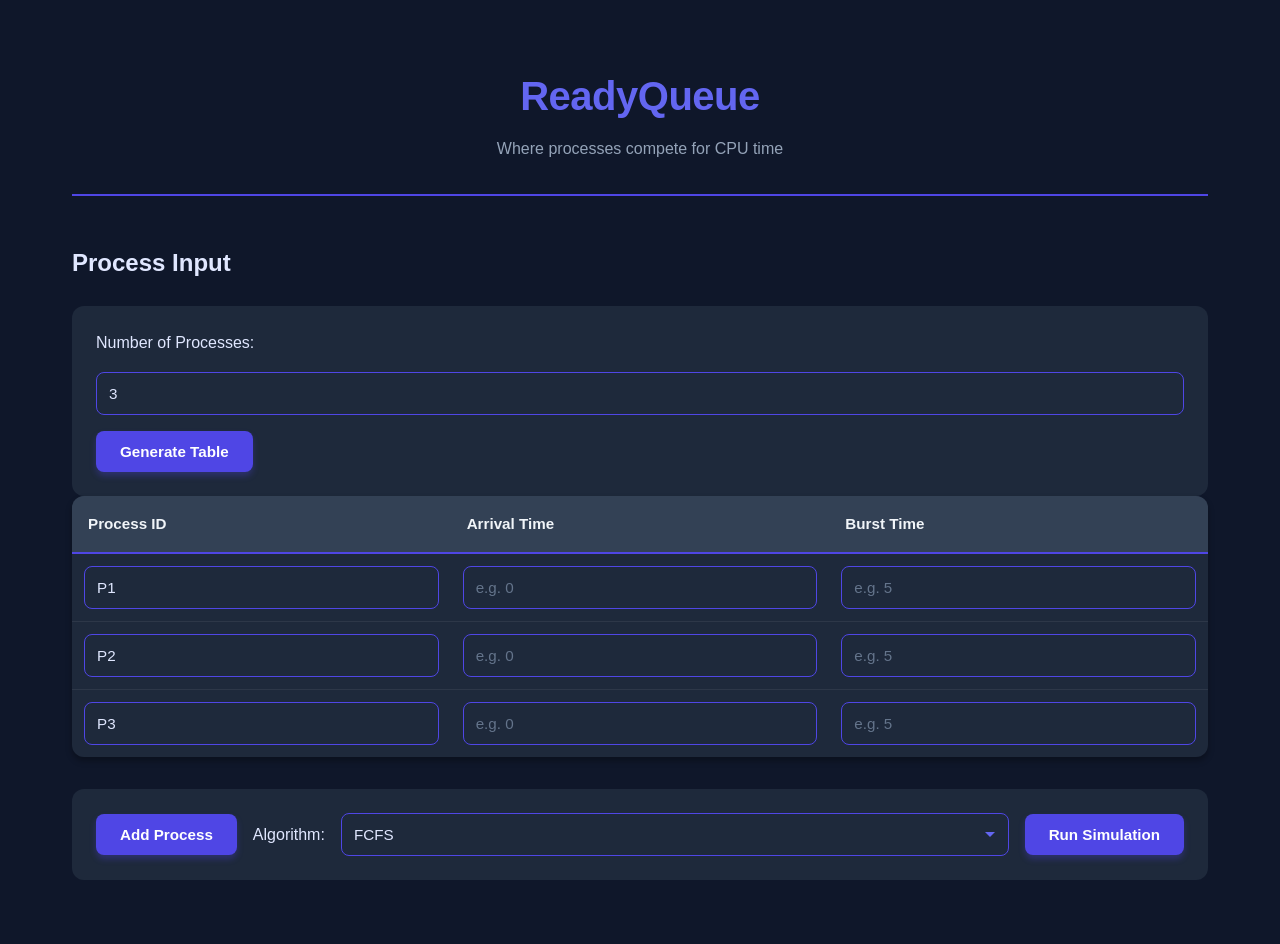
==== frontend/index.html @ 94159e5b "Improve UI controls for scheduling options" ====
<!DOCTYPE html>
<html lang="en">
<head>
	<meta charset="UTF-8">
	<meta name="viewport" content="width=device-width, initial-scale=1.0">
	<title>ReadyQueue</title>
	<link rel="stylesheet" href="style.css">
</head>
<body>
	<div class="main-container">
		<header>
			<h1>ReadyQueue</h1>
			<p>Where processes compete for CPU time</p>
		</header>

		<main>
			<section aria-labelledby="process-input-heading">
				<h2 id="process-input-heading">Process Input</h2>

				<div>
					<label for="processCount">Number of Processes:</label>
					<input
						id="processCount"
						type="number"
						name="processCount"
						value="3"
						min="1"
						step="1"
						aria-label="Number of Processes"
					>
					<button id="generateTableBtn" type="button">Generate Table</button>
				</div>

				<table id="processTable">
					<thead>
						<tr>
							<th scope="col">Process ID</th>
							<th scope="col">Arrival Time</th>
							<th scope="col">Burst Time</th>
							<th scope="col" class="priorityColumnHeader">Priority</th>
						</tr>
					</thead>
					<tbody>
						<tr>
							<td><input type="text" name="processId[]" aria-label="Process ID"></td>
							<td><input type="number" name="arrivalTime[]" aria-label="Arrival Time" placeholder="e.g. 0"></td>
							<td><input type="number" name="burstTime[]" aria-label="Burst Time" placeholder="e.g. 5"></td>
							<td class="priorityColumnCell"><input type="number" name="priority[]" aria-label="Priority" placeholder="e.g. 1"></td>
						</tr>
					</tbody>
				</table>

				<div>
					<button id="addProcessBtn" type="button">Add Process</button>

					<label for="algorithm">Algorithm:</label>
					<select id="algorithm" name="algorithm">
						<option value="FCFS">FCFS</option>
						<option value="SJF">SJF</option>
						<option value="SRTF">SRTF</option>
						<option value="Round Robin">Round Robin</option>
						<option value="Preemptive Priority">Preemptive Priority</option>
					</select>

					<div id="timeQuantumGroup">
						<label for="timeQuantum">Time Quantum:</label>
						<input
							id="timeQuantum"
							type="number"
							name="timeQuantum"
							value="2"
							min="1"
							step="1"
							aria-label="Time Quantum"
						>
					</div>

					<button id="runBtn" type="button">Run Simulation</button>
				</div>
			</section>

			<section aria-labelledby="gantt-heading" id="ganttSection" style="display: none;">
				<h2 id="gantt-heading">Execution Timeline</h2>
				<div id="ganttChart"></div>
			</section>
		</main>
	</div>
	<script src="script.js"></script>
</body>
</html>
---- frontend/style.css ----
/* controls the styling of the UI elements */

* {
	margin: 0;
	padding: 0;
	box-sizing: border-box;
}

body {
	background-color: #0f172a;
	color: #e0e7ff;
	font-family: -apple-system, BlinkMacSystemFont, 'Segoe UI', Roboto, 'Helvetica Neue', Arial, sans-serif;
	line-height: 1.6;
	min-height: 100vh;
	padding: 2rem;
}

.main-container {
	max-width: 1200px;
	margin: 0 auto;
	padding: 2rem;
}

/* Header Styling */
header {
	text-align: center;
	margin-bottom: 3rem;
	padding-bottom: 2rem;
	border-bottom: 2px solid #4f46e5;
}

header h1 {
	font-size: 2.5rem;
	font-weight: 700;
	color: #6366f1;
	margin-bottom: 0.5rem;
	letter-spacing: -0.5px;
}

header p {
	font-size: 1rem;
	color: #94a3b8;
	font-weight: 400;
}

/* Main Content */
main {
	width: 100%;
}

section h2 {
	font-size: 1.5rem;
	font-weight: 600;
	color: #e0e7ff;
	margin-bottom: 1.5rem;
	margin-top: 2rem;
}

/* Table Styling */
table {
	width: 100%;
	border-collapse: collapse;
	margin-bottom: 2rem;
	background-color: #1e293b;
	border-radius: 0.75rem;
	overflow: hidden;
	box-shadow: 0 4px 6px rgba(0, 0, 0, 0.3);
}

thead {
	background-color: #334155;
}

th {
	padding: 1rem;
	text-align: left;
	font-weight: 600;
	color: #f1f5f9;
	border-bottom: 2px solid #4f46e5;
	font-size: 0.95rem;
}

td {
	padding: 0.75rem;
	border-bottom: 1px solid #2d3748;
	color: #e0e7ff;
}

tbody tr:last-child td {
	border-bottom: none;
}

tbody tr:hover {
	background-color: #0f172a;
	transition: background-color 0.2s ease;
}

/* Input Fields */
input[type="text"],
input[type="number"] {
	width: 100%;
	padding: 0.75rem;
	border: 1px solid #4f46e5;
	background-color: #1e293b;
	color: #e0e7ff;
	border-radius: 0.5rem;
	font-size: 0.95rem;
	transition: all 0.2s ease;
	font-family: inherit;
}

input[type="text"]:focus,
input[type="number"]:focus {
	outline: none;
	border-color: #6366f1;
	background-color: #0f172a;
	box-shadow: 0 0 0 3px rgba(99, 102, 241, 0.1);
}

input[type="text"]::placeholder,
input[type="number"]::placeholder {
	color: #64748b;
}

/* Dropdown Styling */
select {
	padding: 0.75rem;
	border: 1px solid #4f46e5;
	background-color: #1e293b;
	color: #e0e7ff;
	border-radius: 0.5rem;
	font-size: 0.95rem;
	cursor: pointer;
	transition: all 0.2s ease;
	font-family: inherit;
	appearance: none;
	background-image: url("data:image/svg+xml,%3Csvg xmlns='http://www.w3.org/2000/svg' width='12' height='12' viewBox='0 0 12 12'%3E%3Cpath fill='%236366f1' d='M6 9L1 4h10z'/%3E%3C/svg%3E");
	background-repeat: no-repeat;
	background-position: right 0.75rem center;
	padding-right: 2.5rem;
}

select:focus {
	outline: none;
	border-color: #6366f1;
	background-color: #0f172a;
	box-shadow: 0 0 0 3px rgba(99, 102, 241, 0.1);
}

select option {
	background-color: #1e293b;
	color: #e0e7ff;
}

/* Button Styling */
button {
	padding: 0.75rem 1.5rem;
	border: none;
	border-radius: 0.5rem;
	background-color: #4f46e5;
	color: #ffffff;
	font-size: 0.95rem;
	font-weight: 600;
	cursor: pointer;
	transition: all 0.3s ease;
	font-family: inherit;
	box-shadow: 0 4px 6px rgba(79, 70, 229, 0.3);
}

button:hover {
	background-color: #6366f1;
	box-shadow: 0 6px 12px rgba(99, 102, 241, 0.4);
	transform: translateY(-2px);
}

button:active {
	transform: translateY(0);
	box-shadow: 0 2px 4px rgba(79, 70, 229, 0.3);
}

button:disabled {
	background-color: #64748b;
	cursor: not-allowed;
	box-shadow: none;
}

/* Controls Section */
section > div {
	display: flex;
	flex-wrap: wrap;
	gap: 1rem;
	align-items: center;
	padding: 1.5rem;
	background-color: #1e293b;
	border-radius: 0.75rem;
	margin-top: 1.5rem;
}

section > div label {
	color: #e0e7ff;
	font-weight: 500;
	white-space: nowrap;
}

section > div select {
	flex: 1;
	min-width: 200px;
}

section > div button {
	white-space: nowrap;
}

/* Gantt Chart Styling */
#ganttChart {
	background-color: #1e293b;
	border: 1px solid #4f46e5;
	border-radius: 0.75rem;
	padding: 2rem;
	margin-top: 1rem;
	overflow-x: auto;
}

.ganttTimeline {
	display: flex;
	flex-direction: column;
	gap: 3rem;
	position: relative;
}

/* Time Cursor Styling */
.ganttBlocksContainer {
	position: relative;
	display: flex;
	height: 70px;
	background-color: #0f172a;
	border-radius: 0.5rem;
	border: 2px solid #334155;
	overflow: visible;
	box-shadow: 0 4px 12px rgba(0, 0, 0, 0.3);
	align-items: center;
}

.timeCursor {
	position: absolute;
	top: 0;
	left: 0;
	width: 2px;
	height: 100%;
	background-color: #00ff88;
	box-shadow: 0 0 8px rgba(0, 255, 136, 0.6), 0 0 16px rgba(0, 255, 136, 0.3);
	z-index: 20;
	pointer-events: none;
}

.timeCursor::before {
	content: attr(data-time);
	position: absolute;
	top: -25px;
	left: -15px;
	background-color: #00ff88;
	color: #0f172a;
	padding: 4px 8px;
	border-radius: 4px;
	font-size: 0.75rem;
	font-weight: 700;
	white-space: nowrap;
	letter-spacing: 0.5px;
}

.timeCursor::after {
	content: '';
	position: absolute;
	top: -8px;
	left: -4px;
	width: 10px;
	height: 10px;
	background-color: #00ff88;
	border-radius: 50%;
	box-shadow: 0 0 6px rgba(0, 255, 136, 0.8);
}

.ganttBlock.active {
	filter: brightness(1.5) saturate(1.3);
	box-shadow: inset 0 0 20px rgba(255, 255, 255, 0.3), 0 0 12px rgba(0, 255, 136, 0.4);
}

.ganttBlock {
	display: flex;
	align-items: center;
	justify-content: center;
	color: #ffffff;
	font-weight: 800;
	font-size: 1rem;
	transition: all 0.3s ease;
	cursor: pointer;
	border-right: 2px solid rgba(0, 0, 0, 0.3);
	flex-shrink: 0;
	text-shadow: 0 1px 3px rgba(0, 0, 0, 0.6);
	position: relative;
	min-height: 100%;
	z-index: 1;
}

.ganttBlock:last-child {
	border-right: none;
}

.ganttBlock:hover {
	filter: brightness(1.35);
	box-shadow: inset 0 0 16px rgba(255, 255, 255, 0.2);
	z-index: 10;
}

.ganttTimeScale {
	position: relative;
	display: flex;
	height: 32px;
	margin-top: 1rem;
	border-top: 2px solid #334155;
	padding-top: 0.5rem;
}

.ganttTimeMarker {
	position: absolute;
	font-size: 0.8rem;
	color: #94a3b8;
	font-weight: 600;
	top: 6px;
	transform: translateX(-50%);
	letter-spacing: 0.5px;
	transition: color 0.2s ease, opacity 0.2s ease, transform 0.2s ease;
}

.ganttTimeMarker.active {
	color: #e2f9ef;
	opacity: 1 !important;
	transform: translateX(-50%) translateY(-1px);
}

/* Gantt Block Animation */
@keyframes ganttBlockGrow {
	from {
		width: 0 !important;
		opacity: 0.8;
	}
	to {
		opacity: 1;
	}
}

@keyframes ganttBlockPulse {
	0% {
		box-shadow: 0 0 0 0 rgba(255, 255, 255, 0.4);
	}
	70% {
		box-shadow: 0 0 0 8px rgba(255, 255, 255, 0);
	}
	100% {
		box-shadow: 0 0 0 0 rgba(255, 255, 255, 0);
	}
}

@keyframes fadeIn {
	from {
		opacity: 0;
	}
	to {
		opacity: 1;
	}
}

.ganttBlock.animate {
	animation: ganttBlockGrow cubic-bezier(0.25, 0.46, 0.45, 0.94) forwards;
}

.ganttBlock.animate.pulse {
	animation: ganttBlockGrow cubic-bezier(0.25, 0.46, 0.45, 0.94) forwards, ganttBlockPulse 0.8s ease-out;
	animation-delay: 0s, calc(var(--animation-duration) * 1s);
}

#ganttSection {
	margin-top: 2rem;
	padding: 1.5rem;
	background-color: #1e293b;
	border-radius: 0.75rem;
	border: 1px solid #334155;
}

#ganttSection h2 {
	color: #e0e7ff;
	margin-bottom: 1.5rem;
}

/* Gantt Block Colors */
.ganttBlock.color-0 { background-color: #6366f1; }
.ganttBlock.color-1 { background-color: #ec4899; }
.ganttBlock.color-2 { background-color: #10b981; }
.ganttBlock.color-3 { background-color: #f59e0b; }
.ganttBlock.color-4 { background-color: #3b82f6; }
.ganttBlock.color-5 { background-color: #8b5cf6; }
.ganttBlock.color-6 { background-color: #14b8a6; }
.ganttBlock.color-7 { background-color: #f97316; }

/* Responsive Design */
@media (max-width: 768px) {
	body {
		padding: 1rem;
	}

	.main-container {
		padding: 1rem;
	}

	header h1 {
		font-size: 1.75rem;
	}

	header p {
		font-size: 0.9rem;
	}

	th,
	td {
		padding: 0.5rem;
		font-size: 0.85rem;
	}

	section > div {
		flex-direction: column;
		align-items: stretch;
	}

	section > div label {
		width: 100%;
	}

	section > div select,
	section > div button {
		width: 100%;
	}

	input[type="text"],
	input[type="number"] {
		font-size: 16px;
	}
}
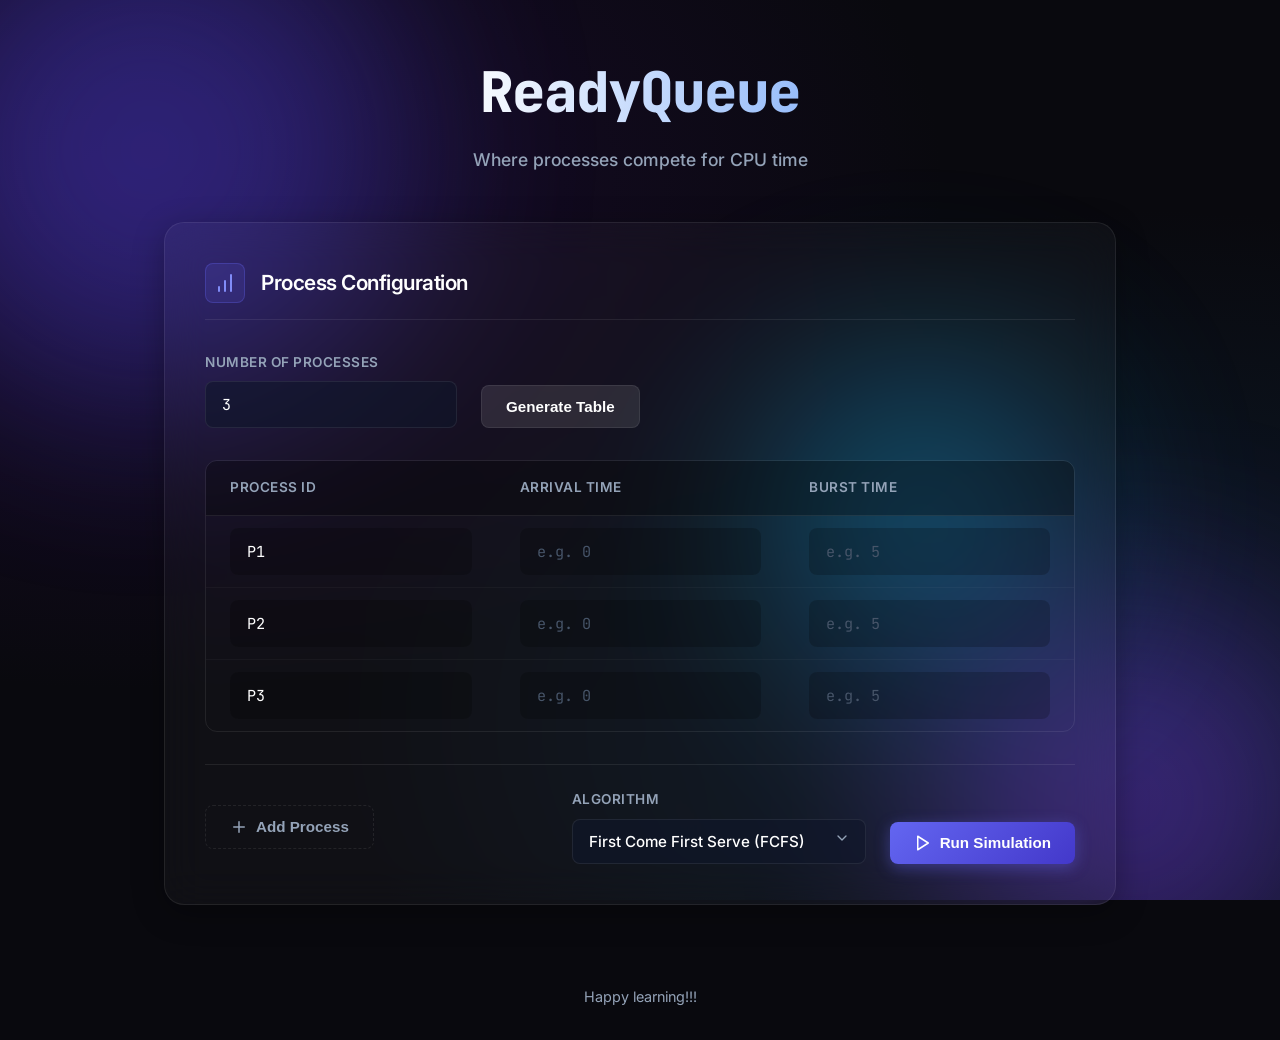
==== commit c00a8a9a: "Enhance UI with glassmorphism, gradients and smooth animations" ====
--- a/frontend/index.html
+++ b/frontend/index.html
@@ -1,90 +1,156 @@
 <!DOCTYPE html>
 <html lang="en">
+
 <head>
 	<meta charset="UTF-8">
 	<meta name="viewport" content="width=device-width, initial-scale=1.0">
-	<title>ReadyQueue</title>
+	<title>ReadyQueue | CPU Scheduling Simulator</title>
+	<link rel="preconnect" href="https://fonts.googleapis.com">
+	<link rel="preconnect" href="https://fonts.gstatic.com" crossorigin>
+	<link
+		href="https://fonts.googleapis.com/css2?family=Inter:wght@400;500;600;700;800&family=JetBrains+Mono:wght@500;700&display=swap"
+		rel="stylesheet">
 	<link rel="stylesheet" href="style.css">
 </head>
+
 <body>
+	<div class="background-effects">
+		<div class="glow-orb orb-1"></div>
+		<div class="glow-orb orb-2"></div>
+		<div class="glow-orb orb-3"></div>
+	</div>
+
 	<div class="main-container">
-		<header>
+		<header class="fade-in">
 			<h1>ReadyQueue</h1>
 			<p>Where processes compete for CPU time</p>
 		</header>
 
 		<main>
-			<section aria-labelledby="process-input-heading">
-				<h2 id="process-input-heading">Process Input</h2>
-
-				<div>
-					<label for="processCount">Number of Processes:</label>
-					<input
-						id="processCount"
-						type="number"
-						name="processCount"
-						value="3"
-						min="1"
-						step="1"
-						aria-label="Number of Processes"
-					>
-					<button id="generateTableBtn" type="button">Generate Table</button>
+			<section aria-labelledby="process-input-heading" class="glass-card fade-in stagger-1">
+				<div class="card-header">
+					<div class="icon-box">
+						<svg width="24" height="24" viewBox="0 0 24 24" fill="none" stroke="currentColor"
+							stroke-width="2" stroke-linecap="round" stroke-linejoin="round">
+							<path d="M12 20V10"></path>
+							<path d="M18 20V4"></path>
+							<path d="M6 20v-4"></path>
+						</svg>
+					</div>
+					<h2 id="process-input-heading">Process Configuration</h2>
 				</div>
 
-				<table id="processTable">
-					<thead>
-						<tr>
-							<th scope="col">Process ID</th>
-							<th scope="col">Arrival Time</th>
-							<th scope="col">Burst Time</th>
-							<th scope="col" class="priorityColumnHeader">Priority</th>
-						</tr>
-					</thead>
-					<tbody>
-						<tr>
-							<td><input type="text" name="processId[]" aria-label="Process ID"></td>
-							<td><input type="number" name="arrivalTime[]" aria-label="Arrival Time" placeholder="e.g. 0"></td>
-							<td><input type="number" name="burstTime[]" aria-label="Burst Time" placeholder="e.g. 5"></td>
-							<td class="priorityColumnCell"><input type="number" name="priority[]" aria-label="Priority" placeholder="e.g. 1"></td>
-						</tr>
-					</tbody>
-				</table>
+				<div class="input-controls-top">
+					<div class="input-group">
+						<label for="processCount">Number of Processes</label>
+						<div class="input-wrapper">
+							<input id="processCount" type="number" name="processCount" value="3" min="1" step="1"
+								aria-label="Number of Processes">
+						</div>
+					</div>
+					<button id="generateTableBtn" class="btn-secondary" type="button">Generate Table</button>
+				</div>
 
-				<div>
-					<button id="addProcessBtn" type="button">Add Process</button>
+				<div class="table-container">
+					<table id="processTable">
+						<thead>
+							<tr>
+								<th scope="col">Process ID</th>
+								<th scope="col">Arrival Time</th>
+								<th scope="col">Burst Time</th>
+								<th scope="col" class="priorityColumnHeader">Priority</th>
+							</tr>
+						</thead>
+						<tbody>
+							<tr>
+								<td><input type="text" name="processId[]" aria-label="Process ID"></td>
+								<td><input type="number" name="arrivalTime[]" aria-label="Arrival Time"
+										placeholder="e.g. 0"></td>
+								<td><input type="number" name="burstTime[]" aria-label="Burst Time"
+										placeholder="e.g. 5"></td>
+								<td class="priorityColumnCell"><input type="number" name="priority[]"
+										aria-label="Priority" placeholder="e.g. 1"></td>
+							</tr>
+						</tbody>
+					</table>
+				</div>
 
-					<label for="algorithm">Algorithm:</label>
-					<select id="algorithm" name="algorithm">
-						<option value="FCFS">FCFS</option>
-						<option value="SJF">SJF</option>
-						<option value="SRTF">SRTF</option>
-						<option value="Round Robin">Round Robin</option>
-						<option value="Preemptive Priority">Preemptive Priority</option>
-					</select>
-
-					<div id="timeQuantumGroup">
-						<label for="timeQuantum">Time Quantum:</label>
-						<input
-							id="timeQuantum"
-							type="number"
-							name="timeQuantum"
-							value="2"
-							min="1"
-							step="1"
-							aria-label="Time Quantum"
-						>
+				<div class="bottom-controls">
+					<div class="left-actions">
+						<button id="addProcessBtn" class="btn-outline" type="button">
+							<svg width="18" height="18" viewBox="0 0 24 24" fill="none" stroke="currentColor"
+								stroke-width="2" stroke-linecap="round" stroke-linejoin="round">
+								<line x1="12" y1="5" x2="12" y2="19"></line>
+								<line x1="5" y1="12" x2="19" y2="12"></line>
+							</svg>
+							Add Process
+						</button>
 					</div>
 
-					<button id="runBtn" type="button">Run Simulation</button>
+					<div class="algo-controls">
+						<div class="input-group">
+							<label for="algorithm">Algorithm</label>
+							<div class="select-wrapper">
+								<select id="algorithm" name="algorithm">
+									<option value="FCFS">First Come First Serve (FCFS)</option>
+									<option value="SJF">Shortest Job First (SJF)</option>
+									<option value="SRTF">Shortest Remaining Time (SRTF)</option>
+									<option value="Round Robin">Round Robin</option>
+									<option value="Preemptive Priority">Preemptive Priority</option>
+								</select>
+								<div class="select-arrow">
+									<svg width="16" height="16" viewBox="0 0 24 24" fill="none" stroke="currentColor"
+										stroke-width="2" stroke-linecap="round" stroke-linejoin="round">
+										<polyline points="6 9 12 15 18 9"></polyline>
+									</svg>
+								</div>
+							</div>
+						</div>
+
+						<div id="timeQuantumGroup" class="input-group">
+							<label for="timeQuantum">Time Quantum</label>
+							<div class="input-wrapper">
+								<input id="timeQuantum" type="number" name="timeQuantum" value="2" min="1" step="1"
+									aria-label="Time Quantum">
+							</div>
+						</div>
+
+						<button id="runBtn" class="btn-primary" type="button">
+							<svg width="18" height="18" viewBox="0 0 24 24" fill="none" stroke="currentColor"
+								stroke-width="2" stroke-linecap="round" stroke-linejoin="round">
+								<polygon points="5 3 19 12 5 21 5 3"></polygon>
+							</svg>
+							Run Simulation
+						</button>
+					</div>
 				</div>
 			</section>
 
-			<section aria-labelledby="gantt-heading" id="ganttSection" style="display: none;">
-				<h2 id="gantt-heading">Execution Timeline</h2>
+			<section aria-labelledby="gantt-heading" id="ganttSection" class="glass-card fade-in stagger-2"
+				style="display: none;">
+				<div class="card-header">
+					<div class="icon-box neon-green">
+						<svg width="24" height="24" viewBox="0 0 24 24" fill="none" stroke="currentColor"
+							stroke-width="2" stroke-linecap="round" stroke-linejoin="round">
+							<polyline points="22 12 18 12 15 21 9 3 6 12 2 12"></polyline>
+						</svg>
+					</div>
+					<h2 id="gantt-heading">Execution Timeline</h2>
+				</div>
 				<div id="ganttChart"></div>
 			</section>
+
+			<div id="resultsSection" class="results-section fade-in stagger-3" style="display: none;">
+				<!-- Process rendered dynamically by JS -->
+			</div>
 		</main>
 	</div>
+
+	<footer>
+		<p>Happy learning!!!</p>
+	</footer>
+
 	<script src="script.js"></script>
 </body>
+
 </html>
--- a/frontend/style.css
+++ b/frontend/style.css
@@ -1,4 +1,29 @@
-/* controls the styling of the UI elements */
+/* Premium Modern CPU Scheduling UI Styles */
+
+:root {
+	--bg-dark: #09090e;
+	--bg-purple: #1a0b2e;
+	--bg-blue: #0d1b2a;
+	--text-main: #f8fafc;
+	--text-muted: #94a3b8;
+	
+	--primary: #6366f1;
+	--primary-hover: #818cf8;
+	--primary-glow: rgba(99, 102, 241, 0.4);
+	
+	--success: #00ff88;
+	--success-glow: rgba(0, 255, 136, 0.4);
+	
+	--glass-bg: rgba(255, 255, 255, 0.03);
+	--glass-border: rgba(255, 255, 255, 0.08);
+	--glass-highlight: rgba(255, 255, 255, 0.12);
+	
+	--border-radius-lg: 20px;
+	--border-radius-md: 12px;
+	--border-radius-sm: 8px;
+	
+	--shadow-soft: 0 8px 32px 0 rgba(0, 0, 0, 0.3);
+}
 
 * {
 	margin: 0;
@@ -7,441 +32,540 @@
 }
 
 body {
-	background-color: #0f172a;
-	color: #e0e7ff;
-	font-family: -apple-system, BlinkMacSystemFont, 'Segoe UI', Roboto, 'Helvetica Neue', Arial, sans-serif;
+	background-color: var(--bg-dark);
+	background-image: 
+		radial-gradient(ellipse at 10% 20%, var(--bg-purple) 0%, transparent 50%),
+		radial-gradient(ellipse at 90% 80%, var(--bg-blue) 0%, transparent 50%);
+	background-attachment: fixed;
+	color: var(--text-main);
+	font-family: 'Inter', system-ui, -apple-system, sans-serif;
+	font-size: 15px;
 	line-height: 1.6;
 	min-height: 100vh;
-	padding: 2rem;
+	position: relative;
+	overflow-x: hidden;
+}
+
+/* Background Effects */
+.background-effects {
+	position: fixed;
+	top: 0; left: 0; right: 0; bottom: 0;
+	z-index: -1;
+	pointer-events: none;
+	overflow: hidden;
+}
+
+.glow-orb {
+	position: absolute;
+	border-radius: 50%;
+	filter: blur(100px);
+	opacity: 0.4;
+	animation: float 20s infinite alternate ease-in-out;
+}
+
+.orb-1 {
+	width: 500px; height: 500px;
+	background: #4f46e5;
+	top: -100px; left: -100px;
+}
+.orb-2 {
+	width: 400px; height: 400px;
+	background: #7c3aed;
+	bottom: -100px; right: -50px;
+	animation-delay: -5s;
+}
+.orb-3 {
+	width: 300px; height: 300px;
+	background: #0ea5e9;
+	top: 40%; left: 60%;
+	animation-duration: 25s;
+}
+
+@keyframes float {
+	0% { transform: translate(0, 0); }
+	100% { transform: translate(50px, 50px); }
 }
 
 .main-container {
-	max-width: 1200px;
+	max-width: 1000px;
 	margin: 0 auto;
-	padding: 2rem;
-}
-
-/* Header Styling */
+	padding: 3rem 1.5rem;
+	position: relative;
+	z-index: 10;
+}
+
+/* Typography & Headers */
 header {
 	text-align: center;
 	margin-bottom: 3rem;
-	padding-bottom: 2rem;
-	border-bottom: 2px solid #4f46e5;
 }
 
 header h1 {
-	font-size: 2.5rem;
-	font-weight: 700;
-	color: #6366f1;
+	font-family: 'JetBrains Mono', monospace;
+	font-size: 3.5rem;
+	font-weight: 800;
+	background: linear-gradient(to right, #ffffff 30%, #3b82f6);
+	-webkit-background-clip: text;
+	-webkit-text-fill-color: transparent;
+	background-clip: text;
+	color: transparent;
+	letter-spacing: -2px;
 	margin-bottom: 0.5rem;
+}
+
+header p {
+	font-size: 1.1rem;
+	color: var(--text-muted);
+	font-weight: 500;
+}
+
+.icon-box {
+	display: inline-flex;
+	align-items: center;
+	justify-content: center;
+	width: 40px; height: 40px;
+	border-radius: var(--border-radius-sm);
+	background: rgba(99, 102, 241, 0.15);
+	color: var(--primary-hover);
+	border: 1px solid rgba(99, 102, 241, 0.3);
+}
+.icon-box.neon-green {
+	background: rgba(0, 255, 136, 0.1);
+	color: var(--success);
+	border-color: rgba(0, 255, 136, 0.3);
+}
+
+.card-header {
+	display: flex;
+	align-items: center;
+	gap: 1rem;
+	margin-bottom: 2rem;
+	border-bottom: 1px solid var(--glass-border);
+	padding-bottom: 1rem;
+}
+
+.card-header h2 {
+	font-size: 1.3rem;
+	font-weight: 600;
+	color: #fff;
 	letter-spacing: -0.5px;
 }
 
-header p {
-	font-size: 1rem;
-	color: #94a3b8;
-	font-weight: 400;
-}
-
-/* Main Content */
-main {
+/* Glass Cards */
+.glass-card {
+	background: var(--glass-bg);
+	backdrop-filter: blur(20px);
+	-webkit-backdrop-filter: blur(20px);
+	border: 1px solid var(--glass-border);
+	border-radius: var(--border-radius-lg);
+	padding: 2.5rem;
+	margin-bottom: 2rem;
+	box-shadow: var(--shadow-soft);
+	transition: transform 0.3s ease, box-shadow 0.3s ease;
+}
+
+.glass-card:hover {
+	box-shadow: 0 12px 40px 0 rgba(0,0,0,0.4);
+	border-color: var(--glass-highlight);
+}
+
+/* Inputs & Form Elements */
+.input-group {
+	display: flex;
+	flex-direction: column;
+	gap: 0.5rem;
+}
+.input-group label {
+	font-size: 0.85rem;
+	font-weight: 600;
+	color: var(--text-muted);
+	text-transform: uppercase;
+	letter-spacing: 0.5px;
+}
+.input-group.inline {
+	flex-direction: row;
+	align-items: center;
+	gap: 1rem;
+}
+
+input[type="text"],
+input[type="number"] {
 	width: 100%;
-}
-
-section h2 {
-	font-size: 1.5rem;
+	padding: 0.75rem 1rem;
+	background: rgba(15, 23, 42, 0.6);
+	border: 1px solid var(--glass-border);
+	color: #fff;
+	border-radius: var(--border-radius-sm);
+	font-size: 0.95rem;
+	font-family: 'JetBrains Mono', monospace;
+	transition: all 0.2s ease;
+	outline: none;
+}
+
+input[type="text"]:focus,
+input[type="number"]:focus {
+	border-color: var(--primary);
+	background: rgba(15, 23, 42, 0.8);
+	box-shadow: 0 0 0 3px var(--primary-glow);
+}
+
+input::placeholder { color: #475569; }
+
+/* Hide Number Input Spinners */
+input[type="number"]::-webkit-outer-spin-button,
+input[type="number"]::-webkit-inner-spin-button {
+	-webkit-appearance: none;
+	margin: 0;
+}
+input[type="number"] { -moz-appearance: textfield; appearance: textfield; }
+
+/* Custom Select */
+.select-wrapper {
+	position: relative;
+	min-width: 280px;
+}
+select {
+	width: 100%;
+	padding: 0.75rem 1rem;
+	padding-right: 2.5rem;
+	background: rgba(15, 23, 42, 0.6);
+	border: 1px solid var(--glass-border);
+	color: #fff;
+	border-radius: var(--border-radius-sm);
+	font-size: 0.95rem;
+	font-family: inherit;
+	font-weight: 500;
+	cursor: pointer;
+	outline: none;
+	appearance: none;
+	transition: all 0.2s ease;
+}
+select:focus {
+	border-color: var(--primary);
+	box-shadow: 0 0 0 3px var(--primary-glow);
+}
+select option {
+	background-color: #1e293b;
+	color: #fff;
+}
+.select-arrow {
+	position: absolute;
+	right: 1rem;
+	top: 50%;
+	transform: translateY(-50%);
+	pointer-events: none;
+	color: var(--text-muted);
+}
+
+/* Layout Controls */
+.input-controls-top {
+	display: flex;
+	align-items: flex-end;
+	gap: 1.5rem;
+	margin-bottom: 2rem;
+}
+.bottom-controls {
+	display: flex;
+	justify-content: space-between;
+	align-items: center;
+	margin-top: 2rem;
+	padding-top: 1.5rem;
+	border-top: 1px solid var(--glass-border);
+	flex-wrap: wrap;
+	gap: 1.5rem;
+}
+.algo-controls {
+	display: flex;
+	align-items: flex-end;
+	gap: 1.5rem;
+	flex-wrap: wrap;
+}
+#timeQuantumGroup {
+	display: none; /* Controlled by JS */
+}
+
+/* Buttons */
+button {
+	display: inline-flex;
+	align-items: center;
+	justify-content: center;
+	gap: 0.5rem;
+	padding: 0.75rem 1.5rem;
+	border-radius: var(--border-radius-sm);
+	font-size: 0.95rem;
 	font-weight: 600;
-	color: #e0e7ff;
-	margin-bottom: 1.5rem;
-	margin-top: 2rem;
-}
-
-/* Table Styling */
+	cursor: pointer;
+	transition: all 0.3s cubic-bezier(0.4, 0, 0.2, 1);
+	border: none;
+}
+.btn-primary {
+	background: linear-gradient(135deg, var(--primary), #4338ca);
+	color: white;
+	box-shadow: 0 4px 15px var(--primary-glow);
+}
+.btn-primary:hover {
+	transform: translateY(-2px);
+	box-shadow: 0 6px 20px rgba(99, 102, 241, 0.6);
+	background: linear-gradient(135deg, #7073f3, #4f46e5);
+}
+.btn-primary:active { transform: translateY(1px); }
+
+.btn-secondary {
+	background: rgba(255, 255, 255, 0.1);
+	color: #fff;
+	border: 1px solid var(--glass-border);
+}
+.btn-secondary:hover {
+	background: rgba(255, 255, 255, 0.15);
+	border-color: rgba(255, 255, 255, 0.3);
+}
+
+.btn-outline {
+	background: transparent;
+	color: var(--text-muted);
+	border: 1px dashed var(--glass-border);
+}
+.btn-outline:hover {
+	color: #fff;
+	border-color: var(--text-muted);
+	background: rgba(255, 255, 255, 0.05);
+}
+
+/* Table Design */
+.table-container {
+	border-radius: var(--border-radius-md);
+	border: 1px solid var(--glass-border);
+	overflow: hidden;
+}
 table {
 	width: 100%;
 	border-collapse: collapse;
-	margin-bottom: 2rem;
-	background-color: #1e293b;
-	border-radius: 0.75rem;
-	overflow: hidden;
-	box-shadow: 0 4px 6px rgba(0, 0, 0, 0.3);
-}
-
+}
 thead {
-	background-color: #334155;
-}
-
+	background: rgba(0, 0, 0, 0.3);
+}
 th {
-	padding: 1rem;
+	padding: 1rem 1.5rem;
 	text-align: left;
 	font-weight: 600;
-	color: #f1f5f9;
-	border-bottom: 2px solid #4f46e5;
-	font-size: 0.95rem;
-}
-
+	font-size: 0.85rem;
+	text-transform: uppercase;
+	letter-spacing: 0.5px;
+	color: var(--text-muted);
+	border-bottom: 1px solid var(--glass-border);
+}
 td {
-	padding: 0.75rem;
-	border-bottom: 1px solid #2d3748;
-	color: #e0e7ff;
-}
-
-tbody tr:last-child td {
-	border-bottom: none;
-}
-
-tbody tr:hover {
-	background-color: #0f172a;
-	transition: background-color 0.2s ease;
-}
-
-/* Input Fields */
-input[type="text"],
-input[type="number"] {
-	width: 100%;
-	padding: 0.75rem;
-	border: 1px solid #4f46e5;
-	background-color: #1e293b;
-	color: #e0e7ff;
-	border-radius: 0.5rem;
-	font-size: 0.95rem;
-	transition: all 0.2s ease;
-	font-family: inherit;
-}
-
-input[type="text"]:focus,
-input[type="number"]:focus {
-	outline: none;
-	border-color: #6366f1;
-	background-color: #0f172a;
-	box-shadow: 0 0 0 3px rgba(99, 102, 241, 0.1);
-}
-
-input[type="text"]::placeholder,
-input[type="number"]::placeholder {
-	color: #64748b;
-}
-
-/* Dropdown Styling */
-select {
-	padding: 0.75rem;
-	border: 1px solid #4f46e5;
-	background-color: #1e293b;
-	color: #e0e7ff;
-	border-radius: 0.5rem;
-	font-size: 0.95rem;
-	cursor: pointer;
-	transition: all 0.2s ease;
-	font-family: inherit;
-	appearance: none;
-	background-image: url("data:image/svg+xml,%3Csvg xmlns='http://www.w3.org/2000/svg' width='12' height='12' viewBox='0 0 12 12'%3E%3Cpath fill='%236366f1' d='M6 9L1 4h10z'/%3E%3C/svg%3E");
-	background-repeat: no-repeat;
-	background-position: right 0.75rem center;
-	padding-right: 2.5rem;
-}
-
-select:focus {
-	outline: none;
-	border-color: #6366f1;
-	background-color: #0f172a;
-	box-shadow: 0 0 0 3px rgba(99, 102, 241, 0.1);
-}
-
-select option {
-	background-color: #1e293b;
-	color: #e0e7ff;
-}
-
-/* Button Styling */
-button {
 	padding: 0.75rem 1.5rem;
-	border: none;
-	border-radius: 0.5rem;
-	background-color: #4f46e5;
-	color: #ffffff;
-	font-size: 0.95rem;
-	font-weight: 600;
-	cursor: pointer;
-	transition: all 0.3s ease;
-	font-family: inherit;
-	box-shadow: 0 4px 6px rgba(79, 70, 229, 0.3);
-}
-
-button:hover {
-	background-color: #6366f1;
-	box-shadow: 0 6px 12px rgba(99, 102, 241, 0.4);
-	transform: translateY(-2px);
-}
-
-button:active {
-	transform: translateY(0);
-	box-shadow: 0 2px 4px rgba(79, 70, 229, 0.3);
-}
-
-button:disabled {
-	background-color: #64748b;
-	cursor: not-allowed;
-	box-shadow: none;
-}
-
-/* Controls Section */
-section > div {
-	display: flex;
-	flex-wrap: wrap;
-	gap: 1rem;
-	align-items: center;
-	padding: 1.5rem;
-	background-color: #1e293b;
-	border-radius: 0.75rem;
-	margin-top: 1.5rem;
-}
-
-section > div label {
-	color: #e0e7ff;
-	font-weight: 500;
-	white-space: nowrap;
-}
-
-section > div select {
-	flex: 1;
-	min-width: 200px;
-}
-
-section > div button {
-	white-space: nowrap;
-}
-
-/* Gantt Chart Styling */
+	border-bottom: 1px solid rgba(255, 255, 255, 0.03);
+}
+tbody tr:last-child td { border-bottom: none; }
+tbody tr { transition: background 0.2s ease; }
+tbody tr:hover { background: rgba(255, 255, 255, 0.02); }
+
+/* Remove extra margins on inputs inside table */
+td input[type="text"], td input[type="number"] {
+	background: rgba(0,0,0,0.2);
+	border-color: transparent;
+}
+td input[type="text"]:focus, td input[type="number"]:focus {
+	background: rgba(15, 23, 42, 0.8);
+	border-color: var(--primary);
+}
+
+/* Gantt Chart */
 #ganttChart {
-	background-color: #1e293b;
-	border: 1px solid #4f46e5;
-	border-radius: 0.75rem;
-	padding: 2rem;
 	margin-top: 1rem;
 	overflow-x: auto;
-}
-
+	padding-bottom: 1rem;
+}
 .ganttTimeline {
 	display: flex;
 	flex-direction: column;
-	gap: 3rem;
-	position: relative;
-}
-
-/* Time Cursor Styling */
+	gap: 2rem;
+	position: relative;
+}
 .ganttBlocksContainer {
 	position: relative;
 	display: flex;
-	height: 70px;
-	background-color: #0f172a;
-	border-radius: 0.5rem;
-	border: 2px solid #334155;
+	height: 80px;
+	background: rgba(0, 0, 0, 0.2);
+	border-radius: var(--border-radius-sm);
+	border: 1px solid var(--glass-border);
+	box-shadow: inset 0 2px 10px rgba(0,0,0,0.5);
+	align-items: center;
 	overflow: visible;
-	box-shadow: 0 4px 12px rgba(0, 0, 0, 0.3);
-	align-items: center;
-}
-
+}
+
+/* Time Cursor - Neon Green Glow */
 .timeCursor {
 	position: absolute;
-	top: 0;
+	top: -5px;
 	left: 0;
 	width: 2px;
-	height: 100%;
-	background-color: #00ff88;
-	box-shadow: 0 0 8px rgba(0, 255, 136, 0.6), 0 0 16px rgba(0, 255, 136, 0.3);
+	height: calc(100% + 10px);
+	background-color: var(--success);
+	box-shadow: 0 0 10px var(--success-glow), 0 0 20px var(--success-glow);
 	z-index: 20;
 	pointer-events: none;
 }
-
 .timeCursor::before {
 	content: attr(data-time);
 	position: absolute;
-	top: -25px;
+	top: -30px;
 	left: -15px;
-	background-color: #00ff88;
-	color: #0f172a;
+	background-color: var(--success);
+	color: #000;
 	padding: 4px 8px;
 	border-radius: 4px;
 	font-size: 0.75rem;
-	font-weight: 700;
-	white-space: nowrap;
-	letter-spacing: 0.5px;
-}
-
+	font-family: 'JetBrains Mono', monospace;
+	font-weight: 800;
+}
 .timeCursor::after {
 	content: '';
 	position: absolute;
-	top: -8px;
+	top: 0;
 	left: -4px;
 	width: 10px;
 	height: 10px;
-	background-color: #00ff88;
+	background-color: var(--success);
 	border-radius: 50%;
-	box-shadow: 0 0 6px rgba(0, 255, 136, 0.8);
-}
-
-.ganttBlock.active {
-	filter: brightness(1.5) saturate(1.3);
-	box-shadow: inset 0 0 20px rgba(255, 255, 255, 0.3), 0 0 12px rgba(0, 255, 136, 0.4);
-}
-
+	box-shadow: 0 0 10px var(--success-glow);
+}
+
+/* Gantt Blocks */
 .ganttBlock {
 	display: flex;
 	align-items: center;
 	justify-content: center;
-	color: #ffffff;
+	color: #fff;
+	font-family: 'JetBrains Mono', monospace;
 	font-weight: 800;
 	font-size: 1rem;
-	transition: all 0.3s ease;
+	transition: filter 0.3s, transform 0.2s cubic-bezier(0.4, 0, 0.2, 1);
 	cursor: pointer;
-	border-right: 2px solid rgba(0, 0, 0, 0.3);
+	border-right: 1px solid rgba(0, 0, 0, 0.5);
 	flex-shrink: 0;
-	text-shadow: 0 1px 3px rgba(0, 0, 0, 0.6);
+	text-shadow: 0 1px 3px rgba(0, 0, 0, 0.5);
 	position: relative;
 	min-height: 100%;
 	z-index: 1;
 }
-
-.ganttBlock:last-child {
-	border-right: none;
-}
-
+.ganttBlock:last-child { border-right: none; }
 .ganttBlock:hover {
-	filter: brightness(1.35);
-	box-shadow: inset 0 0 16px rgba(255, 255, 255, 0.2);
+	filter: brightness(1.2);
+	transform: scaleY(1.1);
 	z-index: 10;
-}
-
+	border-radius: 4px;
+	box-shadow: 0 0 15px rgba(255,255,255,0.2);
+}
+.ganttBlock.active {
+	filter: brightness(1.3);
+	box-shadow: inset 0 0 0 2px rgba(255,255,255,0.5), 0 0 15px rgba(255,255,255,0.2);
+	z-index: 5;
+}
+
+/* Vivid Gradients for Blocks */
+.ganttBlock.color-0 { background: linear-gradient(135deg, #4f46e5, #3730a3); }
+.ganttBlock.color-1 { background: linear-gradient(135deg, #ec4899, #be185d); }
+.ganttBlock.color-2 { background: linear-gradient(135deg, #10b981, #047857); }
+.ganttBlock.color-3 { background: linear-gradient(135deg, #f59e0b, #b45309); }
+.ganttBlock.color-4 { background: linear-gradient(135deg, #3b82f6, #1d4ed8); }
+.ganttBlock.color-5 { background: linear-gradient(135deg, #8b5cf6, #6d28d9); }
+.ganttBlock.color-6 { background: linear-gradient(135deg, #14b8a6, #0f766e); }
+.ganttBlock.color-7 { background: linear-gradient(135deg, #ef4444, #b91c1c); }
+
+/* Time Scale */
 .ganttTimeScale {
 	position: relative;
 	display: flex;
-	height: 32px;
-	margin-top: 1rem;
-	border-top: 2px solid #334155;
+	height: 30px;
+	border-top: 1px dashed var(--glass-border);
 	padding-top: 0.5rem;
 }
-
 .ganttTimeMarker {
 	position: absolute;
+	font-family: 'JetBrains Mono', monospace;
 	font-size: 0.8rem;
-	color: #94a3b8;
+	color: var(--text-muted);
+	transform: translateX(-50%);
+	transition: color 0.2s ease, opacity 0.2s ease;
+}
+.ganttTimeMarker.active {
+	color: var(--success);
+	font-weight: 700;
+	text-shadow: 0 0 8px var(--success-glow);
+}
+
+/* Results Section Updates */
+.results-section h2 { margin-top: 0; margin-bottom: 1.5rem; font-size: 1.3rem;}
+.resultsTable { width: 100%; margin-bottom: 2rem; border-radius: var(--border-radius-md); overflow: hidden; border: 1px solid var(--glass-border); background: rgba(0,0,0,0.2); }
+.resultsTable th, .resultsTable td { text-align: center; }
+
+/* Averages Cards */
+.resultsAverages {
+	display: grid;
+	grid-template-columns: repeat(auto-fit, minmax(280px, 1fr));
+	gap: 1.5rem;
+}
+.averageCard {
+	position: relative;
+	padding: 1.5rem;
+	border-radius: var(--border-radius-md);
+	background: linear-gradient(135deg, rgba(99, 102, 241, 0.1), rgba(139, 92, 246, 0.1));
+	border: 1px solid rgba(139, 92, 246, 0.2);
+	overflow: hidden;
+}
+.averageCard::before {
+	content: ''; position: absolute; top: 0; left: 0; width: 100%; height: 2px;
+	background: linear-gradient(90deg, transparent, var(--primary), transparent);
+}
+.averageLabel {
+	display: block;
+	font-size: 0.85rem;
 	font-weight: 600;
-	top: 6px;
-	transform: translateX(-50%);
+	color: var(--text-muted);
+	text-transform: uppercase;
 	letter-spacing: 0.5px;
-	transition: color 0.2s ease, opacity 0.2s ease, transform 0.2s ease;
-}
-
-.ganttTimeMarker.active {
-	color: #e2f9ef;
-	opacity: 1 !important;
-	transform: translateX(-50%) translateY(-1px);
-}
-
-/* Gantt Block Animation */
-@keyframes ganttBlockGrow {
-	from {
-		width: 0 !important;
-		opacity: 0.8;
-	}
-	to {
-		opacity: 1;
-	}
-}
-
-@keyframes ganttBlockPulse {
-	0% {
-		box-shadow: 0 0 0 0 rgba(255, 255, 255, 0.4);
-	}
-	70% {
-		box-shadow: 0 0 0 8px rgba(255, 255, 255, 0);
-	}
-	100% {
-		box-shadow: 0 0 0 0 rgba(255, 255, 255, 0);
-	}
-}
-
-@keyframes fadeIn {
-	from {
-		opacity: 0;
-	}
-	to {
-		opacity: 1;
-	}
-}
-
-.ganttBlock.animate {
-	animation: ganttBlockGrow cubic-bezier(0.25, 0.46, 0.45, 0.94) forwards;
-}
-
-.ganttBlock.animate.pulse {
-	animation: ganttBlockGrow cubic-bezier(0.25, 0.46, 0.45, 0.94) forwards, ganttBlockPulse 0.8s ease-out;
-	animation-delay: 0s, calc(var(--animation-duration) * 1s);
-}
-
-#ganttSection {
-	margin-top: 2rem;
-	padding: 1.5rem;
-	background-color: #1e293b;
-	border-radius: 0.75rem;
-	border: 1px solid #334155;
-}
-
-#ganttSection h2 {
-	color: #e0e7ff;
-	margin-bottom: 1.5rem;
-}
-
-/* Gantt Block Colors */
-.ganttBlock.color-0 { background-color: #6366f1; }
-.ganttBlock.color-1 { background-color: #ec4899; }
-.ganttBlock.color-2 { background-color: #10b981; }
-.ganttBlock.color-3 { background-color: #f59e0b; }
-.ganttBlock.color-4 { background-color: #3b82f6; }
-.ganttBlock.color-5 { background-color: #8b5cf6; }
-.ganttBlock.color-6 { background-color: #14b8a6; }
-.ganttBlock.color-7 { background-color: #f97316; }
-
-/* Responsive Design */
+	margin-bottom: 0.5rem;
+}
+.averageValue {
+	display: block;
+	font-size: 2.5rem;
+	font-weight: 800;
+	font-family: 'JetBrains Mono', monospace;
+	color: #fff;
+	text-shadow: 0 0 20px rgba(255,255,255,0.3);
+}
+
+/* Animations */
+@keyframes fadeInUp {
+	from { opacity: 0; transform: translateY(20px); }
+	to { opacity: 1; transform: translateY(0); }
+}
+
+.fade-in {
+	opacity: 0;
+	animation: fadeInUp 0.6s cubic-bezier(0.16, 1, 0.3, 1) forwards;
+}
+
+.stagger-1 { animation-delay: 0.1s; }
+.stagger-2 { animation-delay: 0.2s; }
+.stagger-3 { animation-delay: 0.3s; }
+
+/* Footer */
+footer {
+	text-align: center;
+	padding-bottom: 2rem;
+	color: var(--text-muted);
+	font-size: 0.9rem;
+}
+
+/* Responsive */
 @media (max-width: 768px) {
-	body {
-		padding: 1rem;
-	}
-
-	.main-container {
-		padding: 1rem;
-	}
-
-	header h1 {
-		font-size: 1.75rem;
-	}
-
-	header p {
-		font-size: 0.9rem;
-	}
-
-	th,
-	td {
-		padding: 0.5rem;
-		font-size: 0.85rem;
-	}
-
-	section > div {
-		flex-direction: column;
-		align-items: stretch;
-	}
-
-	section > div label {
-		width: 100%;
-	}
-
-	section > div select,
-	section > div button {
-		width: 100%;
-	}
-
-	input[type="text"],
-	input[type="number"] {
-		font-size: 16px;
-	}
+	.algo-controls { flex-direction: column; align-items: stretch; }
+	.select-wrapper { min-width: 100%; }
+	.input-controls-top { flex-direction: column; align-items: stretch; }
+	th, td { padding: 0.75rem 0.5rem; font-size: 0.8rem; }
+	.glass-card { padding: 1.5rem; }
 }
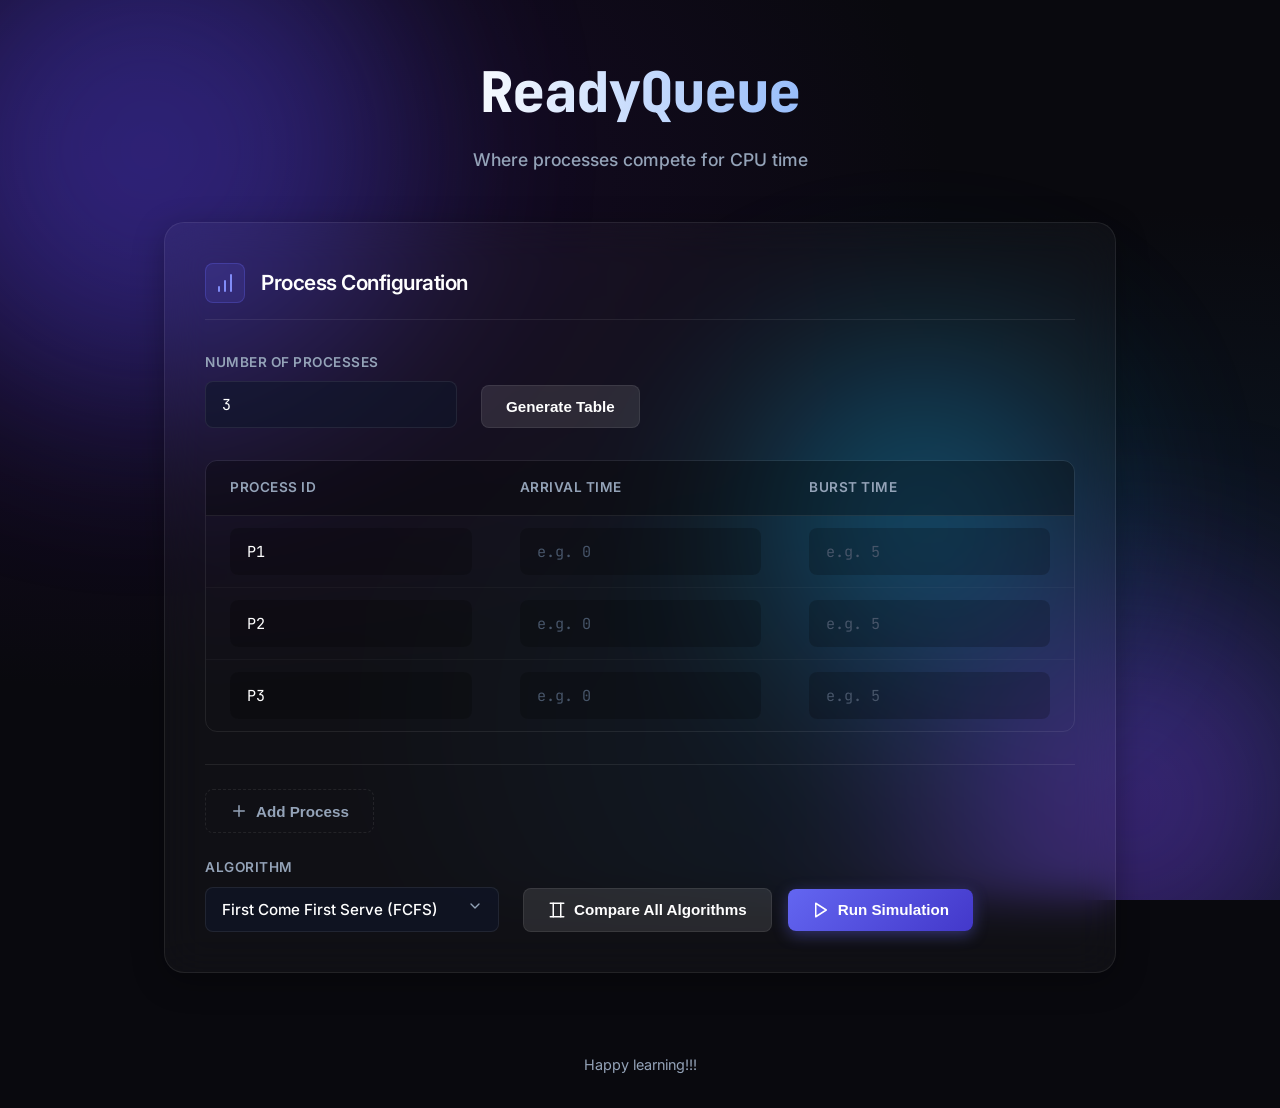
==== commit 81ebf6ce: "Add a comparison feature to get the best algorithm for a particular process data" ====
--- a/frontend/index.html
+++ b/frontend/index.html
@@ -110,18 +110,31 @@
 						<div id="timeQuantumGroup" class="input-group">
 							<label for="timeQuantum">Time Quantum</label>
 							<div class="input-wrapper">
-								<input id="timeQuantum" type="number" name="timeQuantum" value="2" min="1" step="1"
+								<input id="timeQuantum" type="number" name="timeQuantum" min="1" step="1"
 									aria-label="Time Quantum">
 							</div>
 						</div>
 
-						<button id="runBtn" class="btn-primary" type="button">
-							<svg width="18" height="18" viewBox="0 0 24 24" fill="none" stroke="currentColor"
-								stroke-width="2" stroke-linecap="round" stroke-linejoin="round">
-								<polygon points="5 3 19 12 5 21 5 3"></polygon>
-							</svg>
-							Run Simulation
-						</button>
+						<div class="action-buttons">
+							<button id="compareBtn" class="btn-secondary" type="button">
+								<svg width="18" height="18" viewBox="0 0 24 24" fill="none" stroke="currentColor"
+									stroke-width="2" stroke-linecap="round" stroke-linejoin="round">
+									<path d="M3 3h18"></path>
+									<path d="M3 21h18"></path>
+									<path d="M7 3v18"></path>
+									<path d="M17 3v18"></path>
+								</svg>
+								Compare All Algorithms
+							</button>
+
+							<button id="runBtn" class="btn-primary" type="button">
+								<svg width="18" height="18" viewBox="0 0 24 24" fill="none" stroke="currentColor"
+									stroke-width="2" stroke-linecap="round" stroke-linejoin="round">
+									<polygon points="5 3 19 12 5 21 5 3"></polygon>
+								</svg>
+								Run Simulation
+							</button>
+						</div>
 					</div>
 				</div>
 			</section>
--- a/frontend/style.css
+++ b/frontend/style.css
@@ -280,6 +280,12 @@
 	gap: 1.5rem;
 	flex-wrap: wrap;
 }
+.action-buttons {
+	display: flex;
+	align-items: center;
+	gap: 1rem;
+	flex-wrap: wrap;
+}
 #timeQuantumGroup {
 	display: none; /* Controlled by JS */
 }
@@ -501,6 +507,66 @@
 .results-section h2 { margin-top: 0; margin-bottom: 1.5rem; font-size: 1.3rem;}
 .resultsTable { width: 100%; margin-bottom: 2rem; border-radius: var(--border-radius-md); overflow: hidden; border: 1px solid var(--glass-border); background: rgba(0,0,0,0.2); }
 .resultsTable th, .resultsTable td { text-align: center; }
+.comparison-card {
+	background: linear-gradient(180deg, rgba(255, 255, 255, 0.04), rgba(255, 255, 255, 0.02));
+	border: 1px solid rgba(255, 255, 255, 0.1);
+	border-radius: var(--border-radius-lg);
+	padding: 1.5rem;
+	box-shadow: var(--shadow-soft);
+	animation: fadeInUp 0.6s cubic-bezier(0.16, 1, 0.3, 1) both;
+}
+.comparison-card__summary {
+	display: flex;
+	flex-wrap: wrap;
+	justify-content: space-between;
+	gap: 1rem;
+	margin-bottom: 1.25rem;
+	padding: 1rem 1.25rem;
+	border-radius: var(--border-radius-md);
+	background: rgba(99, 102, 241, 0.12);
+	border: 1px solid rgba(99, 102, 241, 0.22);
+}
+.comparison-card__summary strong {
+	color: #fff;
+	font-weight: 700;
+}
+.comparisonTable {
+	width: 100%;
+	border-collapse: collapse;
+	overflow: hidden;
+	border-radius: var(--border-radius-md);
+	border: 1px solid var(--glass-border);
+	background: rgba(0, 0, 0, 0.22);
+}
+.comparisonTable th,
+.comparisonTable td {
+	text-align: center;
+	padding: 1rem 1.1rem;
+}
+.comparisonTable tbody tr {
+	transition: transform 0.2s ease, background 0.2s ease;
+}
+.comparisonTable tbody tr.best-row {
+	background: linear-gradient(90deg, rgba(0, 255, 136, 0.16), rgba(99, 102, 241, 0.16));
+	box-shadow: inset 0 0 0 1px rgba(0, 255, 136, 0.22);
+}
+.comparisonTable tbody tr.best-row td {
+	font-weight: 700;
+}
+.best-badge {
+	display: inline-flex;
+	align-items: center;
+	justify-content: center;
+	padding: 0.35rem 0.75rem;
+	border-radius: 999px;
+	background: rgba(0, 255, 136, 0.16);
+	color: var(--success);
+	border: 1px solid rgba(0, 255, 136, 0.28);
+	font-size: 0.8rem;
+	font-weight: 700;
+	text-transform: uppercase;
+	letter-spacing: 0.08em;
+}
 
 /* Averages Cards */
 .resultsAverages {
@@ -564,8 +630,10 @@
 /* Responsive */
 @media (max-width: 768px) {
 	.algo-controls { flex-direction: column; align-items: stretch; }
+	.action-buttons { flex-direction: column; align-items: stretch; }
 	.select-wrapper { min-width: 100%; }
 	.input-controls-top { flex-direction: column; align-items: stretch; }
 	th, td { padding: 0.75rem 0.5rem; font-size: 0.8rem; }
 	.glass-card { padding: 1.5rem; }
+	.comparison-card { padding: 1rem; }
 }
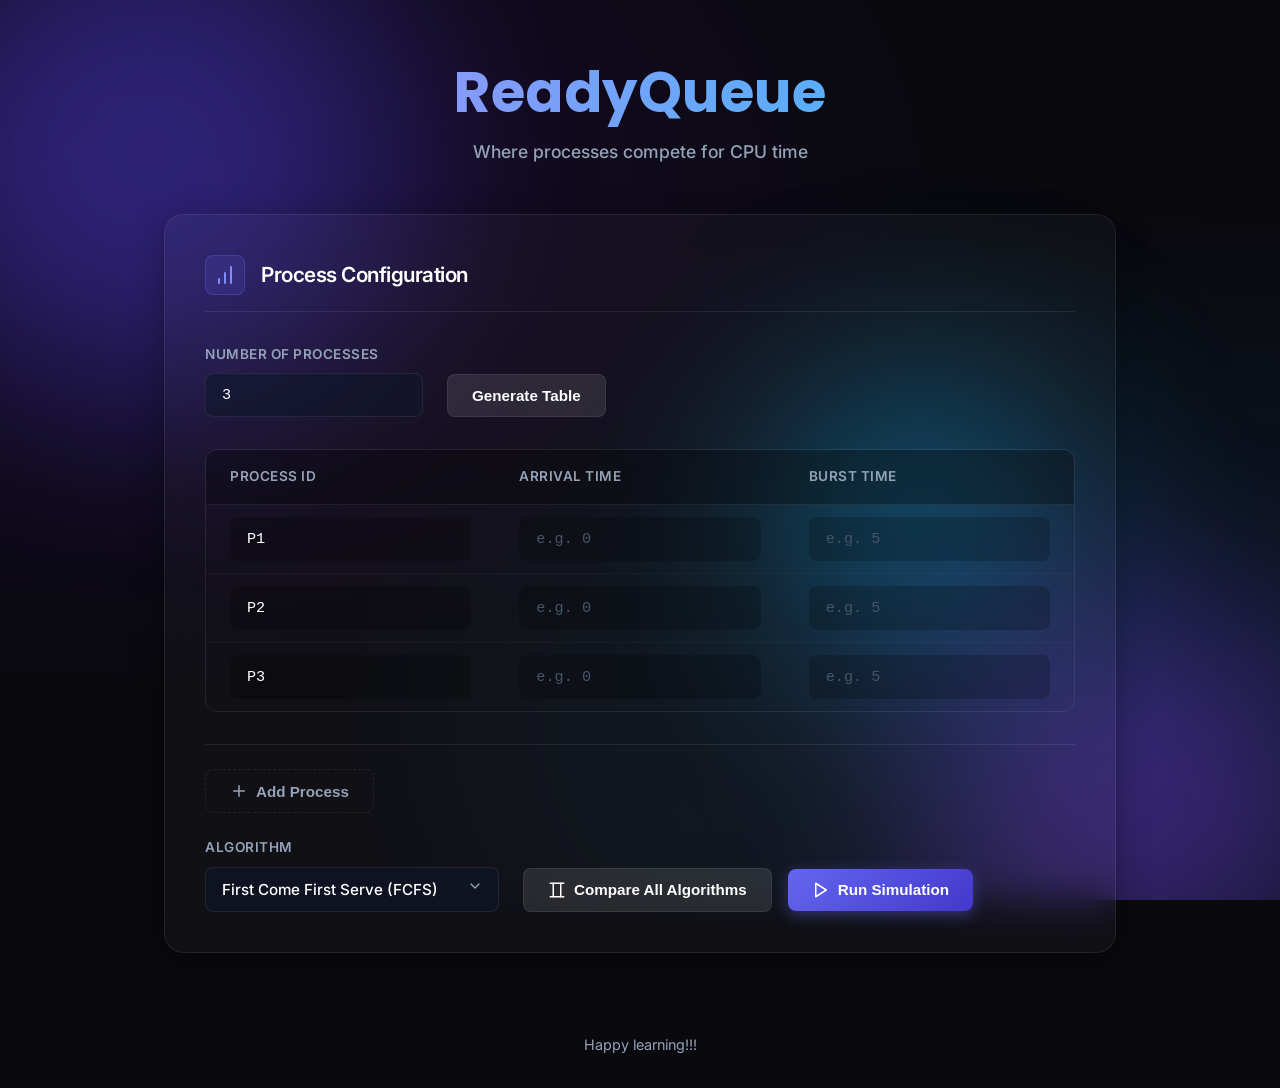
==== commit caabac7d: "Enhance the header typography" ====
--- a/frontend/index.html
+++ b/frontend/index.html
@@ -7,9 +7,7 @@
 	<title>ReadyQueue | CPU Scheduling Simulator</title>
 	<link rel="preconnect" href="https://fonts.googleapis.com">
 	<link rel="preconnect" href="https://fonts.gstatic.com" crossorigin>
-	<link
-		href="https://fonts.googleapis.com/css2?family=Inter:wght@400;500;600;700;800&family=JetBrains+Mono:wght@500;700&display=swap"
-		rel="stylesheet">
+	<link href="https://fonts.googleapis.com/css2?family=Poppins:wght@400;600;700&family=Inter:wght@400;500&display=swap" rel="stylesheet">
 	<link rel="stylesheet" href="style.css">
 </head>
 
--- a/frontend/style.css
+++ b/frontend/style.css
@@ -38,7 +38,7 @@
 		radial-gradient(ellipse at 90% 80%, var(--bg-blue) 0%, transparent 50%);
 	background-attachment: fixed;
 	color: var(--text-main);
-	font-family: 'Inter', system-ui, -apple-system, sans-serif;
+	font-family: 'Inter', sans-serif;
 	font-size: 15px;
 	line-height: 1.6;
 	min-height: 100vh;
@@ -101,18 +101,21 @@
 }
 
 header h1 {
-	font-family: 'JetBrains Mono', monospace;
+	font-family: 'Poppins', sans-serif;
 	font-size: 3.5rem;
-	font-weight: 800;
-	background: linear-gradient(to right, #ffffff 30%, #3b82f6);
+	font-weight: 700;
+	letter-spacing: 0.5px;
+
+	background: linear-gradient(90deg, #a78bfa, #38bdf8);
+
+	/* Standard */
+	background-clip: text;
+	color: transparent;
+
+	/* For Chrome/Safari */
 	-webkit-background-clip: text;
 	-webkit-text-fill-color: transparent;
-	background-clip: text;
-	color: transparent;
-	letter-spacing: -2px;
-	margin-bottom: 0.5rem;
-}
-
+}
 header p {
 	font-size: 1.1rem;
 	color: var(--text-muted);
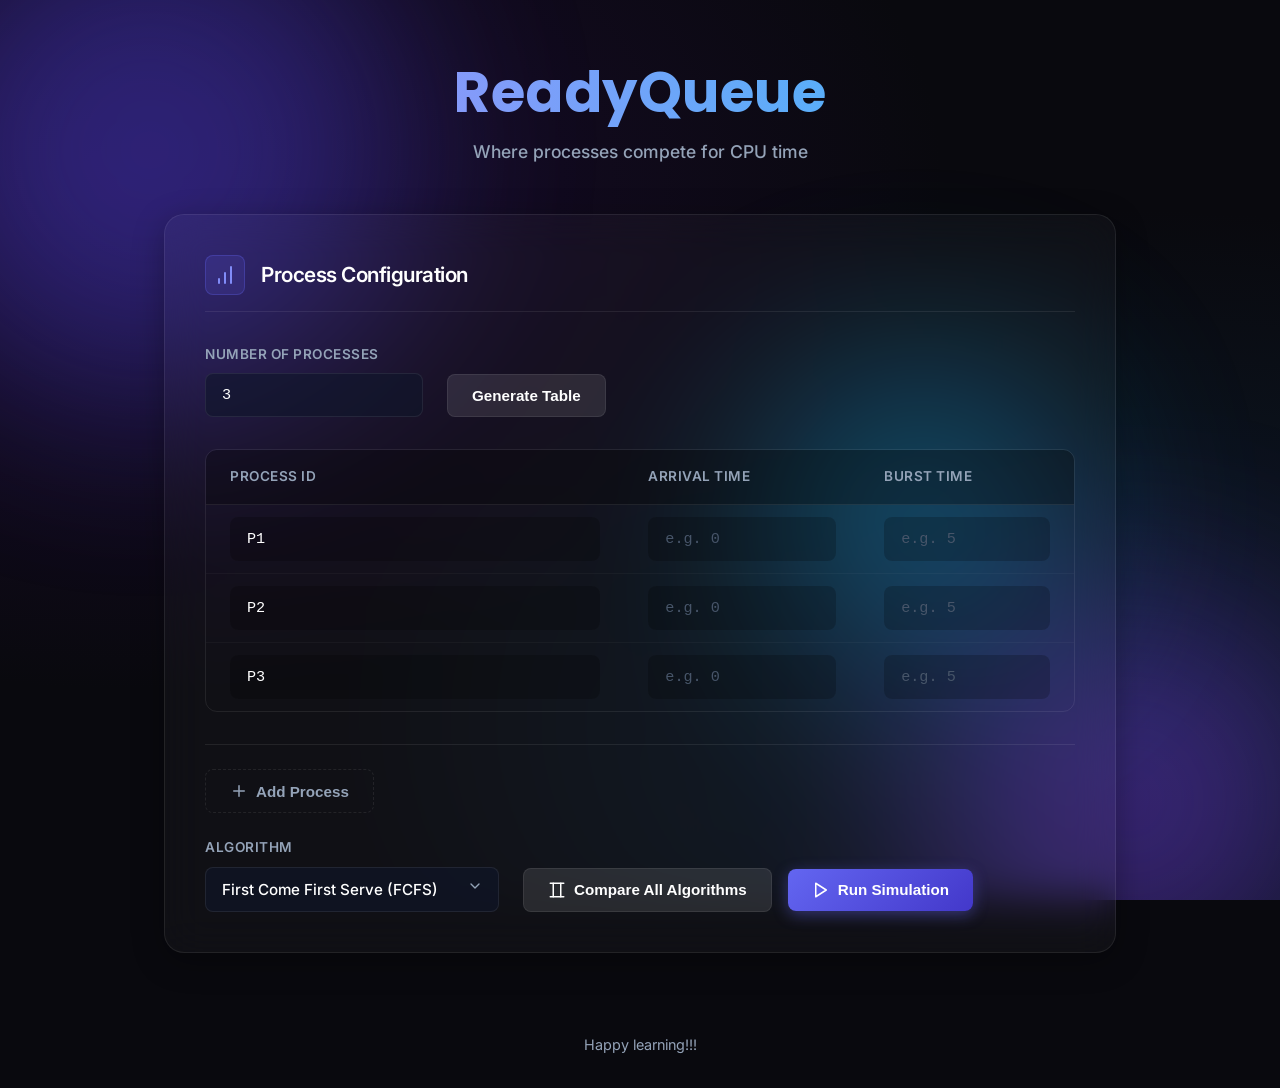
==== commit fe7f2776: "Add input validation for integers, limits, and required fields" ====
--- a/frontend/index.html
+++ b/frontend/index.html
@@ -62,9 +62,9 @@
 						<tbody>
 							<tr>
 								<td><input type="text" name="processId[]" aria-label="Process ID"></td>
-								<td><input type="number" name="arrivalTime[]" aria-label="Arrival Time"
+								<td><input type="number" name="arrivalTime[]" min="0" max="1000" aria-label="Arrival Time"
 										placeholder="e.g. 0"></td>
-								<td><input type="number" name="burstTime[]" aria-label="Burst Time"
+								<td><input type="number" name="burstTime[]" min="1" max="1000" aria-label="Burst Time"
 										placeholder="e.g. 5"></td>
 								<td class="priorityColumnCell"><input type="number" name="priority[]"
 										aria-label="Priority" placeholder="e.g. 1"></td>
--- a/frontend/style.css
+++ b/frontend/style.css
@@ -6,6 +6,10 @@
 	--bg-blue: #0d1b2a;
 	--text-main: #f8fafc;
 	--text-muted: #94a3b8;
+	--error: #fb7185;
+	--error-border: rgba(251, 113, 133, 0.8);
+	--error-bg: rgba(127, 29, 29, 0.28);
+	--error-glow: rgba(251, 113, 133, 0.28);
 	
 	--primary: #6366f1;
 	--primary-hover: #818cf8;
@@ -212,6 +216,17 @@
 	box-shadow: 0 0 0 3px var(--primary-glow);
 }
 
+input.input-invalid {
+	border-color: var(--error-border) !important;
+	background: var(--error-bg);
+	box-shadow: 0 0 0 2px var(--error-glow);
+}
+
+input.input-invalid:focus {
+	border-color: var(--error-border) !important;
+	box-shadow: 0 0 0 3px var(--error-glow);
+}
+
 input::placeholder { color: #475569; }
 
 /* Hide Number Input Spinners */
@@ -379,6 +394,33 @@
 td input[type="text"]:focus, td input[type="number"]:focus {
 	background: rgba(15, 23, 42, 0.8);
 	border-color: var(--primary);
+}
+
+.field-error {
+	display: block;
+	margin-top: 0.35rem;
+	font-size: 0.72rem;
+	line-height: 1.3;
+	font-weight: 600;
+	letter-spacing: 0.01em;
+	color: #fda4af;
+}
+
+.validation-banner {
+	display: none;
+	margin-top: 1rem;
+	padding: 0.7rem 0.95rem;
+	border-radius: var(--border-radius-sm);
+	border: 1px solid rgba(251, 113, 133, 0.45);
+	background: rgba(127, 29, 29, 0.26);
+	color: #fecdd3;
+	font-size: 0.83rem;
+	font-weight: 600;
+	letter-spacing: 0.01em;
+}
+
+.validation-banner.visible {
+	display: block;
 }
 
 /* Gantt Chart */
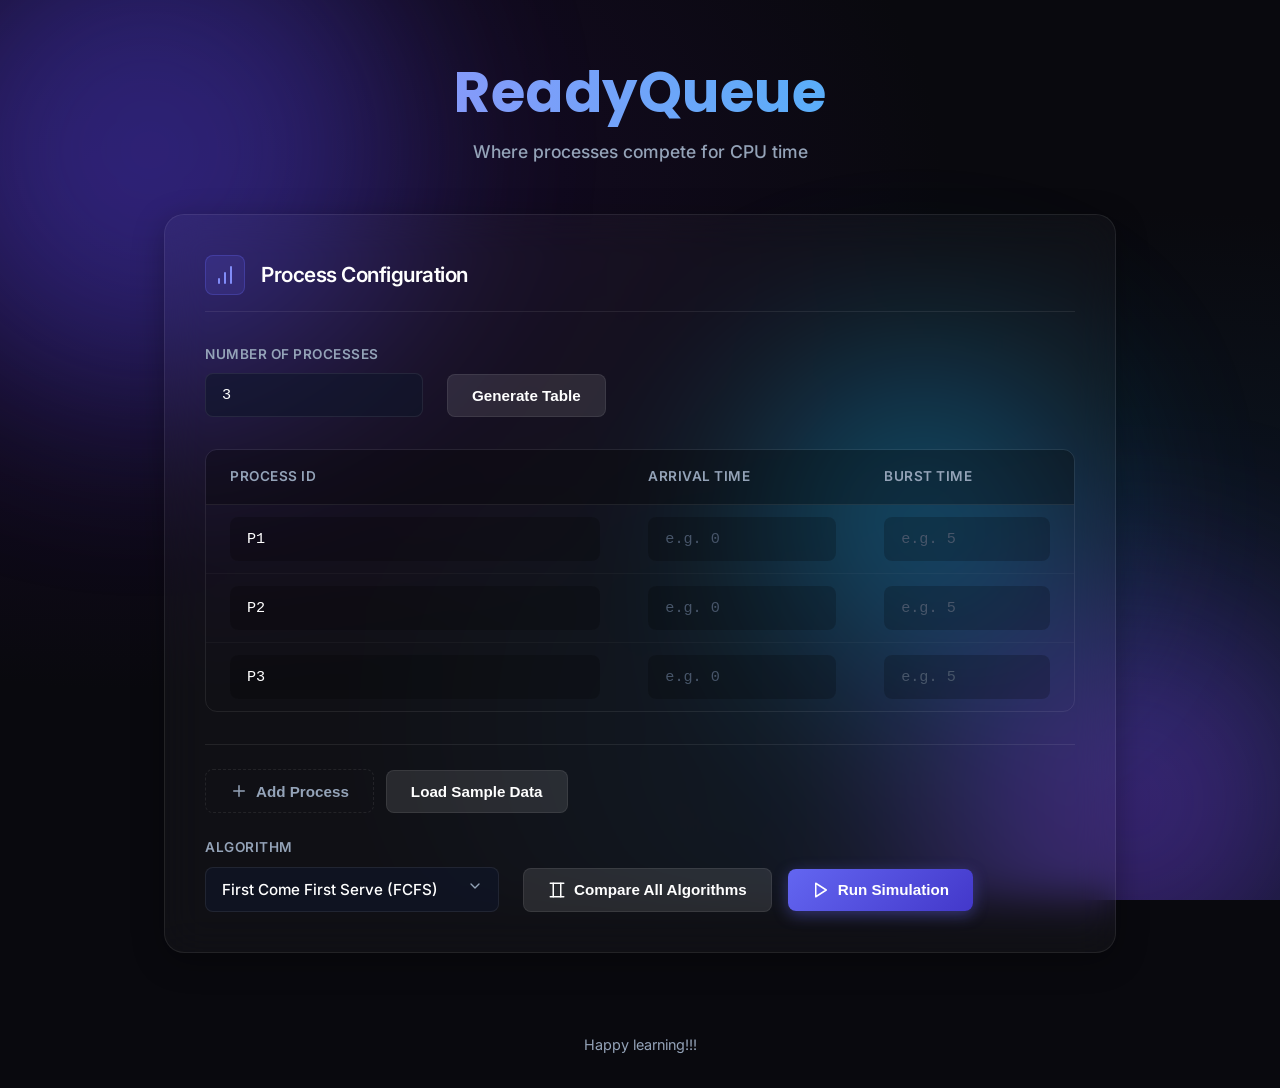
==== commit 9bc6c4a5: "Add load sample data feature to auto generate AT, BT, Time Quantum, Priority" ====
--- a/frontend/index.html
+++ b/frontend/index.html
@@ -83,6 +83,7 @@
 							</svg>
 							Add Process
 						</button>
+						<button id="loadSampleBtn" class="btn-secondary" type="button">Load Sample Data</button>
 					</div>
 
 					<div class="algo-controls">
--- a/frontend/style.css
+++ b/frontend/style.css
@@ -292,6 +292,12 @@
 	flex-wrap: wrap;
 	gap: 1.5rem;
 }
+.left-actions {
+	display: flex;
+	align-items: center;
+	gap: 0.75rem;
+	flex-wrap: wrap;
+}
 .algo-controls {
 	display: flex;
 	align-items: flex-end;
@@ -333,6 +339,36 @@
 	background: linear-gradient(135deg, #7073f3, #4f46e5);
 }
 .btn-primary:active { transform: translateY(1px); }
+
+.btn-primary.is-loading {
+	opacity: 0.92;
+	cursor: wait;
+	pointer-events: none;
+}
+
+.btn-primary .btn-spinner {
+	display: none;
+	width: 0.9rem;
+	height: 0.9rem;
+	border-radius: 50%;
+	border: 2px solid rgba(255, 255, 255, 0.35);
+	border-top-color: rgba(255, 255, 255, 0.95);
+	animation: button-spin 1.15s linear infinite;
+	margin-right: 0.1rem;
+}
+
+.btn-primary.is-loading .btn-spinner {
+	display: inline-block;
+}
+
+.btn-primary.is-loading svg {
+	display: none;
+}
+
+@keyframes button-spin {
+	from { transform: rotate(0deg); }
+	to { transform: rotate(360deg); }
+}
 
 .btn-secondary {
 	background: rgba(255, 255, 255, 0.1);
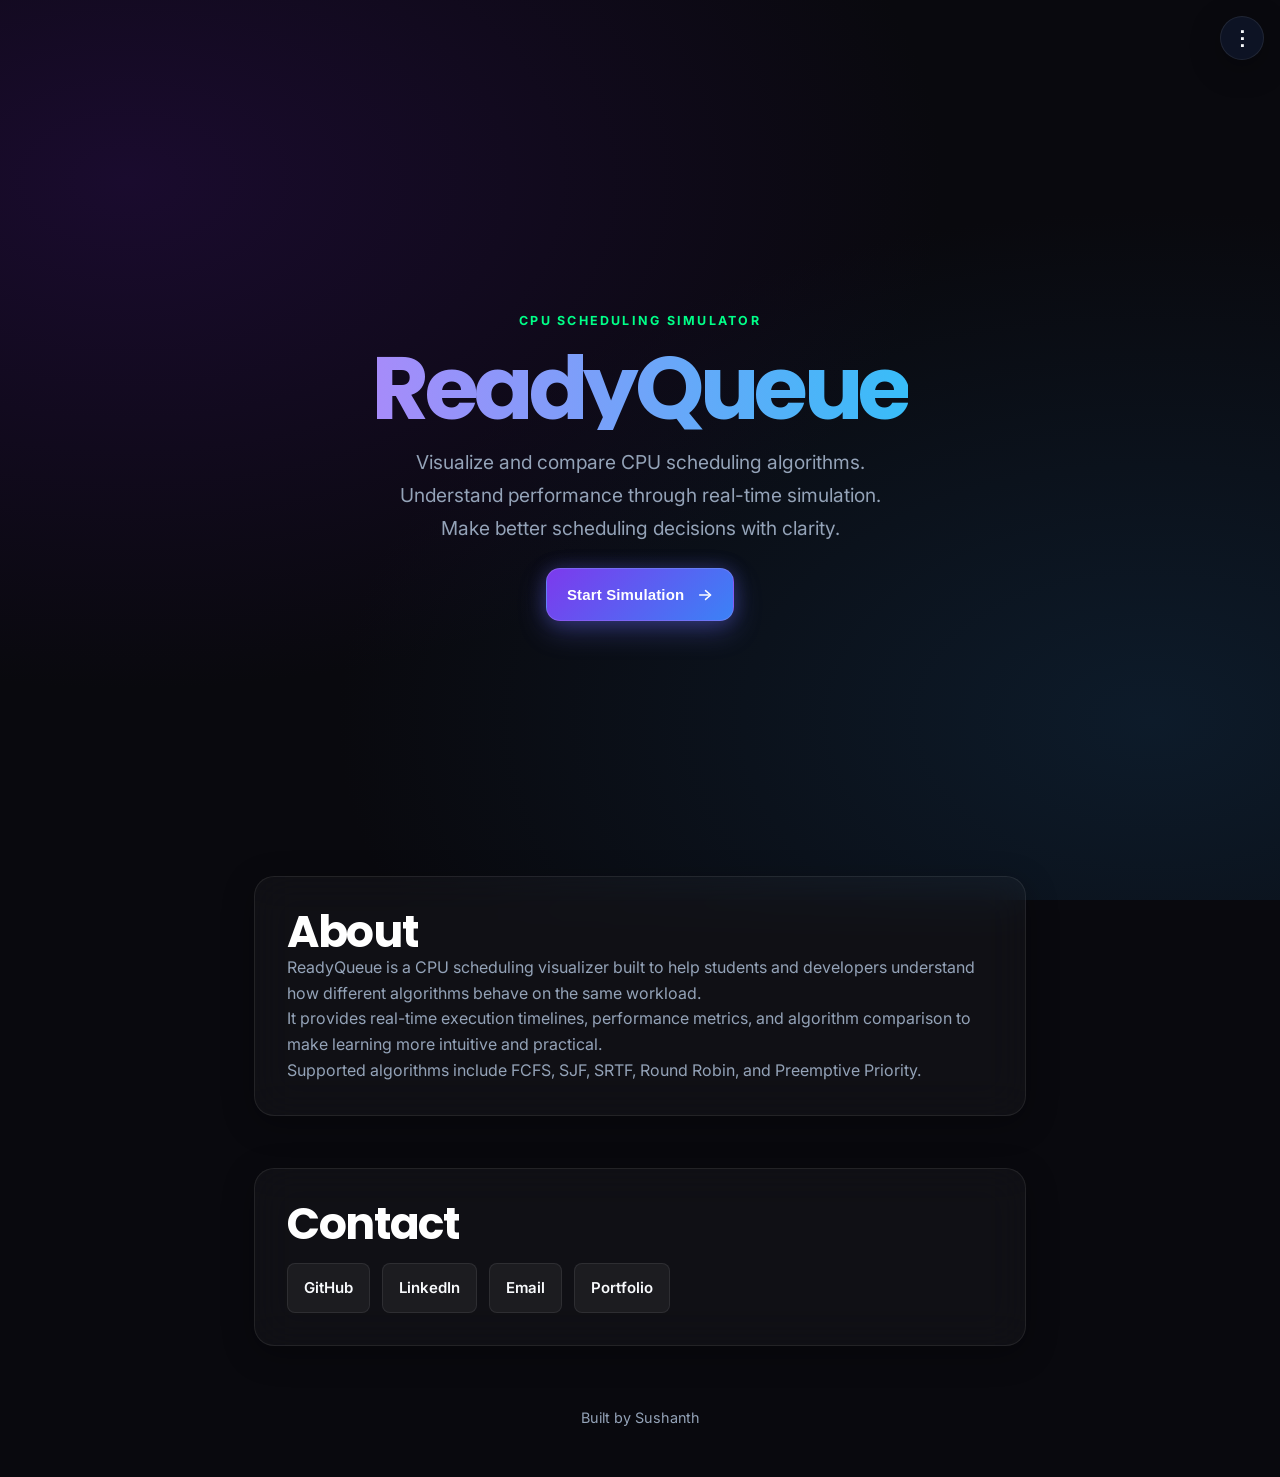
==== commit 72532350: "Add landing page with navigation and separate simulator view" ====
--- a/frontend/index.html
+++ b/frontend/index.html
@@ -4,7 +4,7 @@
 <head>
 	<meta charset="UTF-8">
 	<meta name="viewport" content="width=device-width, initial-scale=1.0">
-	<title>ReadyQueue | CPU Scheduling Simulator</title>
+	<title>ReadyQueue</title>
 	<link rel="preconnect" href="https://fonts.googleapis.com">
 	<link rel="preconnect" href="https://fonts.gstatic.com" crossorigin>
 	<link href="https://fonts.googleapis.com/css2?family=Poppins:wght@400;600;700&family=Inter:wght@400;500&display=swap" rel="stylesheet">
@@ -12,157 +12,60 @@
 </head>
 
 <body>
-	<div class="background-effects">
-		<div class="glow-orb orb-1"></div>
-		<div class="glow-orb orb-2"></div>
-		<div class="glow-orb orb-3"></div>
+	<div class="section-nav" aria-label="Section navigation">
+		<button id="sectionNavToggle" class="section-nav-toggle" type="button" aria-expanded="false"
+			aria-controls="sectionNavMenu" aria-label="Open section menu">⋮</button>
+		<div id="sectionNavMenu" class="section-nav-menu" hidden>
+			<button type="button" class="section-nav-item" data-section-target="home">Home</button>
+			<button type="button" class="section-nav-item" data-section-target="about">About</button>
+			<button type="button" class="section-nav-item" data-section-target="contact">Contact</button>
+		</div>
 	</div>
 
-	<div class="main-container">
-		<header class="fade-in">
+	<main class="landing-shell">
+		<section id="home" class="landing-hero reveal-section">
+			<p class="section-kicker">CPU Scheduling Simulator</p>
 			<h1>ReadyQueue</h1>
-			<p>Where processes compete for CPU time</p>
-		</header>
+			<p class="landing-subtitle">Visualize and compare CPU scheduling algorithms.
+				Understand performance through real-time simulation.
+				Make better scheduling decisions with clarity.</p>
+			<div class="landing-actions">
+				<a class="btn-primary landing-start" href="simulator.html">
+					<span class="landing-start-label">Start Simulation</span>
+					<span class="landing-start-icon" aria-hidden="true">
+						<svg width="18" height="18" viewBox="0 0 24 24" fill="none" stroke="currentColor"
+							stroke-width="2" stroke-linecap="round" stroke-linejoin="round">
+							<path d="M5 12h13"></path>
+							<path d="M13 6l7 6-7 6"></path>
+						</svg>
+					</span>
+				</a>
+			</div>
+		</section>
 
-		<main>
-			<section aria-labelledby="process-input-heading" class="glass-card fade-in stagger-1">
-				<div class="card-header">
-					<div class="icon-box">
-						<svg width="24" height="24" viewBox="0 0 24 24" fill="none" stroke="currentColor"
-							stroke-width="2" stroke-linecap="round" stroke-linejoin="round">
-							<path d="M12 20V10"></path>
-							<path d="M18 20V4"></path>
-							<path d="M6 20v-4"></path>
-						</svg>
-					</div>
-					<h2 id="process-input-heading">Process Configuration</h2>
+		<section id="about" class="page-section reveal-section">
+			<div class="info-panel">
+				<h2>About</h2>
+				<p>ReadyQueue is a CPU scheduling visualizer built to help students and developers understand how different algorithms behave on the same workload.</p>
+				<p>It provides real-time execution timelines, performance metrics, and algorithm comparison to make learning more intuitive and practical.</p>
+				<p>Supported algorithms include FCFS, SJF, SRTF, Round Robin, and Preemptive Priority.</p>
+			</div>
+		</section>
+
+		<section id="contact" class="page-section reveal-section">
+			<div class="info-panel">
+				<h2>Contact</h2>
+				<div class="contact-links">
+					<a href="https://github.com/sushxnth17" target="_blank" rel="noreferrer">GitHub</a>
+					<a href="https://www.linkedin.com/in/sushanth17/" target="_blank" rel="noreferrer">LinkedIn</a>
+					<a href="mailto:sushanth0951s@gmail.com">Email</a>
+					<a href="https://sushanth17.vercel.app" target="_blank" rel="noreferrer">Portfolio</a>
 				</div>
-
-				<div class="input-controls-top">
-					<div class="input-group">
-						<label for="processCount">Number of Processes</label>
-						<div class="input-wrapper">
-							<input id="processCount" type="number" name="processCount" value="3" min="1" step="1"
-								aria-label="Number of Processes">
-						</div>
-					</div>
-					<button id="generateTableBtn" class="btn-secondary" type="button">Generate Table</button>
-				</div>
-
-				<div class="table-container">
-					<table id="processTable">
-						<thead>
-							<tr>
-								<th scope="col">Process ID</th>
-								<th scope="col">Arrival Time</th>
-								<th scope="col">Burst Time</th>
-								<th scope="col" class="priorityColumnHeader">Priority</th>
-							</tr>
-						</thead>
-						<tbody>
-							<tr>
-								<td><input type="text" name="processId[]" aria-label="Process ID"></td>
-								<td><input type="number" name="arrivalTime[]" min="0" max="1000" aria-label="Arrival Time"
-										placeholder="e.g. 0"></td>
-								<td><input type="number" name="burstTime[]" min="1" max="1000" aria-label="Burst Time"
-										placeholder="e.g. 5"></td>
-								<td class="priorityColumnCell"><input type="number" name="priority[]"
-										aria-label="Priority" placeholder="e.g. 1"></td>
-							</tr>
-						</tbody>
-					</table>
-				</div>
-
-				<div class="bottom-controls">
-					<div class="left-actions">
-						<button id="addProcessBtn" class="btn-outline" type="button">
-							<svg width="18" height="18" viewBox="0 0 24 24" fill="none" stroke="currentColor"
-								stroke-width="2" stroke-linecap="round" stroke-linejoin="round">
-								<line x1="12" y1="5" x2="12" y2="19"></line>
-								<line x1="5" y1="12" x2="19" y2="12"></line>
-							</svg>
-							Add Process
-						</button>
-						<button id="loadSampleBtn" class="btn-secondary" type="button">Load Sample Data</button>
-					</div>
-
-					<div class="algo-controls">
-						<div class="input-group">
-							<label for="algorithm">Algorithm</label>
-							<div class="select-wrapper">
-								<select id="algorithm" name="algorithm">
-									<option value="FCFS">First Come First Serve (FCFS)</option>
-									<option value="SJF">Shortest Job First (SJF)</option>
-									<option value="SRTF">Shortest Remaining Time (SRTF)</option>
-									<option value="Round Robin">Round Robin</option>
-									<option value="Preemptive Priority">Preemptive Priority</option>
-								</select>
-								<div class="select-arrow">
-									<svg width="16" height="16" viewBox="0 0 24 24" fill="none" stroke="currentColor"
-										stroke-width="2" stroke-linecap="round" stroke-linejoin="round">
-										<polyline points="6 9 12 15 18 9"></polyline>
-									</svg>
-								</div>
-							</div>
-						</div>
-
-						<div id="timeQuantumGroup" class="input-group">
-							<label for="timeQuantum">Time Quantum</label>
-							<div class="input-wrapper">
-								<input id="timeQuantum" type="number" name="timeQuantum" min="1" step="1"
-									aria-label="Time Quantum">
-							</div>
-						</div>
-
-						<div class="action-buttons">
-							<button id="compareBtn" class="btn-secondary" type="button">
-								<svg width="18" height="18" viewBox="0 0 24 24" fill="none" stroke="currentColor"
-									stroke-width="2" stroke-linecap="round" stroke-linejoin="round">
-									<path d="M3 3h18"></path>
-									<path d="M3 21h18"></path>
-									<path d="M7 3v18"></path>
-									<path d="M17 3v18"></path>
-								</svg>
-								Compare All Algorithms
-							</button>
-
-							<button id="runBtn" class="btn-primary" type="button">
-								<svg width="18" height="18" viewBox="0 0 24 24" fill="none" stroke="currentColor"
-									stroke-width="2" stroke-linecap="round" stroke-linejoin="round">
-									<polygon points="5 3 19 12 5 21 5 3"></polygon>
-								</svg>
-								Run Simulation
-							</button>
-						</div>
-					</div>
-				</div>
-			</section>
-
-			<section aria-labelledby="gantt-heading" id="ganttSection" class="glass-card fade-in stagger-2"
-				style="display: none;">
-				<div class="card-header">
-					<div class="icon-box neon-green">
-						<svg width="24" height="24" viewBox="0 0 24 24" fill="none" stroke="currentColor"
-							stroke-width="2" stroke-linecap="round" stroke-linejoin="round">
-							<polyline points="22 12 18 12 15 21 9 3 6 12 2 12"></polyline>
-						</svg>
-					</div>
-					<h2 id="gantt-heading">Execution Timeline</h2>
-				</div>
-				<div id="ganttChart"></div>
-			</section>
-
-			<div id="resultsSection" class="results-section fade-in stagger-3" style="display: none;">
-				<!-- Process rendered dynamically by JS -->
 			</div>
-		</main>
-	</div>
-
-	<footer>
-		<p>Happy learning!!!</p>
-	</footer>
-
-	<script src="script.js"></script>
+		</section>
+		<div class="footer-credit">Built by Sushanth</div>
+	</main>
+	<script src="landing.js"></script>
 </body>
 
 </html>
--- a/frontend/style.css
+++ b/frontend/style.css
@@ -50,6 +50,304 @@
 	overflow-x: hidden;
 }
 
+#cpu {
+	display: block;
+	position: relative;
+}
+
+.section-nav {
+	position: fixed;
+	top: 1rem;
+	right: 1rem;
+	z-index: 50;
+	display: flex;
+	flex-direction: column;
+	align-items: flex-end;
+	gap: 0.5rem;
+	max-width: calc(100vw - 2rem);
+}
+
+.section-nav-toggle {
+	width: 44px;
+	height: 44px;
+	padding: 0;
+	border-radius: 999px;
+	font-size: 1.25rem;
+	line-height: 1;
+	background: rgba(15, 23, 42, 0.82);
+	border: 1px solid var(--glass-border);
+	color: var(--text-main);
+	backdrop-filter: blur(14px);
+	-webkit-backdrop-filter: blur(14px);
+	box-shadow: var(--shadow-soft);
+}
+
+.section-nav-toggle:hover {
+	background: rgba(15, 23, 42, 0.94);
+	border-color: rgba(255, 255, 255, 0.18);
+}
+
+.section-nav-menu {
+	min-width: 190px;
+	padding: 0.5rem;
+	border-radius: 14px;
+	background: rgba(8, 12, 22, 0.96);
+	border: 1px solid var(--glass-border);
+	box-shadow: var(--shadow-soft);
+	backdrop-filter: blur(16px);
+	-webkit-backdrop-filter: blur(16px);
+	display: flex;
+	flex-direction: column;
+	gap: 0.25rem;
+}
+
+.section-nav-menu[hidden] {
+	display: none;
+}
+
+.section-nav-item {
+	width: 100%;
+	justify-content: flex-start;
+	padding: 0.8rem 0.95rem;
+	border-radius: 10px;
+	border: 0;
+	background: transparent;
+	color: var(--text-main);
+	font-size: 0.95rem;
+	font-weight: 600;
+	text-align: left;
+	box-shadow: none;
+	min-height: 0;
+	backdrop-filter: none;
+	-webkit-backdrop-filter: none;
+}
+
+.section-nav-item:hover {
+	background: rgba(255, 255, 255, 0.07);
+	transform: none;
+	box-shadow: none;
+}
+
+.page-section {
+	width: 100%;
+	max-width: 1000px;
+	margin: 0 auto 1.75rem;
+	padding: 0 1.5rem;
+	scroll-margin-top: 1rem;
+}
+
+.landing-shell {
+	min-height: 100vh;
+	display: flex;
+	flex-direction: column;
+	justify-content: center;
+	gap: 1.5rem;
+	padding: 5rem 1.5rem 3rem;
+	max-width: 1000px;
+	margin: 0 auto;
+	position: relative;
+	z-index: 10;
+}
+
+.landing-hero {
+	display: flex;
+	flex-direction: column;
+	align-items: center;
+	justify-content: center;
+	text-align: center;
+	min-height: calc(100vh - 8rem);
+	padding: 2rem 1rem;
+	gap: 1rem;
+}
+
+.landing-hero h1 {
+	font-family: 'Poppins', sans-serif;
+	font-size: clamp(3rem, 10vw, 5.5rem);
+	line-height: 0.95;
+	letter-spacing: -0.05em;
+	background: linear-gradient(90deg, #a78bfa, #38bdf8);
+	background-clip: text;
+	color: transparent;
+	-webkit-background-clip: text;
+	-webkit-text-fill-color: transparent;
+}
+
+.landing-subtitle {
+	max-width: 38rem;
+	white-space: pre-line;
+	font-size: clamp(1rem, 2.8vw, 1.2rem);
+	line-height: 1.7;
+	color: var(--text-muted);
+}
+
+.landing-actions {
+	display: flex;
+	justify-content: center;
+	margin-top: 0.5rem;
+}
+
+.landing-actions .landing-start {
+	display: inline-flex;
+	align-items: center;
+	justify-content: center;
+	gap: 0.7rem;
+	padding: 0.85rem 1.25rem;
+	text-decoration: none;
+	border-radius: 14px;
+	border: 1px solid rgba(167, 139, 250, 0.35);
+	background: linear-gradient(135deg, #7c3aed 0%, #3b82f6 100%);
+	font-family: 'Poppins', sans-serif;
+	font-weight: 600;
+	letter-spacing: 0.01em;
+	box-shadow: 0 10px 28px rgba(99, 102, 241, 0.32), 0 0 18px rgba(99, 102, 241, 0.26);
+	position: relative;
+	overflow: hidden;
+	transition: all 0.3s ease;
+}
+
+.landing-actions .landing-start::after {
+	content: '';
+	position: absolute;
+	inset: 0;
+	background: linear-gradient(120deg, transparent 0%, rgba(255, 255, 255, 0.18) 48%, transparent 100%);
+	transform: translateX(-120%);
+	transition: transform 0.45s ease, opacity 0.3s ease;
+	pointer-events: none;
+	opacity: 0.8;
+}
+
+.landing-actions .landing-start:hover::after {
+	transform: translateX(120%);
+}
+
+.landing-actions .landing-start:hover {
+	transform: scale(1.05);
+	box-shadow: 0 14px 34px rgba(99, 102, 241, 0.42), 0 0 24px rgba(99, 102, 241, 0.4);
+}
+
+.landing-actions .landing-start:active {
+	transform: scale(0.97);
+	box-shadow: 0 8px 20px rgba(99, 102, 241, 0.28), 0 0 14px rgba(99, 102, 241, 0.24);
+}
+
+.landing-actions .landing-start-icon {
+	display: inline-flex;
+	align-items: center;
+	justify-content: center;
+	width: 1.1rem;
+	height: 1.1rem;
+	transition: transform 0.3s ease;
+}
+
+.landing-actions .landing-start-label {
+	position: relative;
+	z-index: 1;
+}
+
+.landing-actions .landing-start-icon svg {
+	position: relative;
+	z-index: 1;
+}
+
+.landing-actions .landing-start:hover .landing-start-icon {
+	transform: translateX(4px);
+}
+
+.landing-shell .page-section {
+	max-width: 820px;
+}
+
+.reveal-section {
+	opacity: 0;
+	transform: translateY(20px);
+	transition: opacity 0.5s ease, transform 0.5s ease;
+}
+
+.reveal-section.is-visible {
+	opacity: 1;
+	transform: translateY(0);
+}
+
+.home-panel,
+.info-panel {
+	background: var(--glass-bg);
+	border: 1px solid var(--glass-border);
+	border-radius: var(--border-radius-lg);
+	padding: clamp(1.25rem, 3vw, 2rem);
+	box-shadow: var(--shadow-soft);
+	backdrop-filter: blur(20px);
+	-webkit-backdrop-filter: blur(20px);
+}
+
+.home-panel {
+	display: flex;
+	flex-direction: column;
+	align-items: flex-start;
+	gap: 0.8rem;
+}
+
+.home-panel h2,
+.info-panel h2 {
+	font-family: 'Poppins', sans-serif;
+	font-size: clamp(1.8rem, 5vw, 2.75rem);
+	line-height: 1.05;
+	letter-spacing: -0.03em;
+	color: #fff;
+}
+
+.home-panel p,
+.info-panel p {
+	color: var(--text-muted);
+	font-size: 1rem;
+}
+
+.section-kicker {
+	font-size: 0.78rem;
+	font-weight: 700;
+	text-transform: uppercase;
+	letter-spacing: 0.18em;
+	color: var(--success);
+}
+
+.home-panel .btn-primary {
+	margin-top: 0.35rem;
+}
+
+.contact-links {
+	display: flex;
+	flex-wrap: wrap;
+	gap: 0.75rem;
+	margin-top: 1rem;
+}
+
+.contact-links a {
+	display: inline-flex;
+	align-items: center;
+	justify-content: center;
+	padding: 0.75rem 1rem;
+	border-radius: var(--border-radius-sm);
+	border: 1px solid var(--glass-border);
+	background: rgba(255, 255, 255, 0.05);
+	color: var(--text-main);
+	text-decoration: none;
+	font-weight: 600;
+	transition: background 0.2s ease, border-color 0.2s ease, transform 0.2s ease;
+}
+
+.contact-links a:hover {
+	background: rgba(255, 255, 255, 0.09);
+	border-color: rgba(255, 255, 255, 0.2);
+	transform: translateY(-1px);
+}
+
+.contact-links a:focus-visible,
+.section-nav-toggle:focus-visible,
+.section-nav-item:focus-visible,
+.home-panel .btn-primary:focus-visible {
+	outline: 2px solid var(--primary-hover);
+	outline-offset: 2px;
+}
+
 /* Background Effects */
 .background-effects {
 	position: fixed;
@@ -611,8 +909,15 @@
 	color: #fff;
 	font-weight: 700;
 }
+.table-wrapper {
+	width: 100%;
+	overflow-x: auto;
+	overflow-y: hidden;
+	-webkit-overflow-scrolling: touch;
+}
 .comparisonTable {
 	width: 100%;
+	min-width: 600px;
 	border-collapse: collapse;
 	overflow: hidden;
 	border-radius: var(--border-radius-md);
@@ -623,6 +928,7 @@
 .comparisonTable td {
 	text-align: center;
 	padding: 1rem 1.1rem;
+	white-space: nowrap;
 }
 .comparisonTable tbody tr {
 	transition: transform 0.2s ease, background 0.2s ease;
@@ -708,13 +1014,298 @@
 	font-size: 0.9rem;
 }
 
+.footer-credit {
+	width: 100%;
+	text-align: center;
+	color: var(--text-muted);
+	font-size: 0.9rem;
+	padding-top: 0.5rem;
+}
+
 /* Responsive */
 @media (max-width: 768px) {
-	.algo-controls { flex-direction: column; align-items: stretch; }
-	.action-buttons { flex-direction: column; align-items: stretch; }
-	.select-wrapper { min-width: 100%; }
-	.input-controls-top { flex-direction: column; align-items: stretch; }
-	th, td { padding: 0.75rem 0.5rem; font-size: 0.8rem; }
-	.glass-card { padding: 1.5rem; }
-	.comparison-card { padding: 1rem; }
+	body {
+		background-attachment: scroll;
+	}
+
+	.section-nav {
+		top: 0.75rem;
+		right: 0.75rem;
+		max-width: calc(100vw - 1.5rem);
+	}
+
+	.page-section {
+		padding: 0 0.75rem;
+		margin-bottom: 1rem;
+	}
+
+	.landing-shell {
+		padding: 4.5rem 0.75rem 2rem;
+		gap: 1rem;
+	}
+
+	.landing-hero {
+		min-height: calc(100vh - 6rem);
+		padding: 1.5rem 0.5rem;
+	}
+
+	.landing-subtitle {
+		max-width: 100%;
+	}
+
+	.landing-actions {
+		width: 100%;
+	}
+
+	.landing-actions .landing-start {
+		width: 100%;
+		padding: 0.85rem 1rem;
+	}
+
+	.home-panel,
+	.info-panel {
+		padding: 1rem;
+		border-radius: 16px;
+	}
+
+	.home-panel h2,
+	.info-panel h2 {
+		font-size: clamp(1.5rem, 7vw, 2.25rem);
+	}
+
+	.contact-links {
+		flex-direction: column;
+	}
+
+	.contact-links a {
+		width: 100%;
+	}
+
+	.main-container {
+		padding: 1rem 0.75rem 1.5rem;
+	}
+
+	header {
+		margin-bottom: 1.5rem;
+	}
+
+	header h1 {
+		font-size: clamp(2rem, 9vw, 3rem);
+		line-height: 1.05;
+	}
+
+	header p {
+		font-size: clamp(0.9rem, 3.8vw, 1.05rem);
+	}
+
+	.card-header {
+		align-items: flex-start;
+		gap: 0.75rem;
+		margin-bottom: 1.25rem;
+	}
+
+	.card-header h2,
+	.results-section h2 {
+		font-size: clamp(1.05rem, 4.2vw, 1.3rem);
+	}
+
+	.glass-card {
+		padding: 1.1rem;
+		margin-bottom: 1rem;
+		border-radius: 16px;
+	}
+
+	.input-controls-top,
+	.bottom-controls,
+	.algo-controls,
+	.action-buttons,
+	.left-actions,
+	.input-group.inline {
+		flex-direction: column;
+		align-items: stretch;
+	}
+
+	.input-controls-top,
+	.bottom-controls,
+	.algo-controls,
+	.action-buttons,
+	.left-actions {
+		gap: 0.85rem;
+	}
+
+	.input-group,
+	.select-wrapper,
+	.input-wrapper,
+	button,
+	input[type="text"],
+	input[type="number"],
+	select {
+		width: 100%;
+		max-width: 100%;
+	}
+
+	.select-wrapper {
+		min-width: 0;
+	}
+
+	button {
+		min-height: 48px;
+	}
+
+	.input-group label {
+		font-size: 0.78rem;
+	}
+
+	.table-container,
+	.resultsTable,
+	.comparisonTable,
+	#ganttChart {
+		width: 100%;
+		max-width: 100%;
+	}
+
+	.table-container,
+	#ganttChart {
+		overflow-x: auto;
+		-webkit-overflow-scrolling: touch;
+	}
+
+	.table-container {
+		overflow-y: hidden;
+	}
+
+	table,
+	.resultsTable,
+	.comparisonTable {
+		min-width: 640px;
+	}
+
+	.comparisonTable {
+		min-width: 600px;
+	}
+
+	th,
+	td {
+		padding: 0.7rem 0.55rem;
+		font-size: 0.78rem;
+	}
+
+	#ganttChart {
+		padding-bottom: 0.5rem;
+	}
+
+	.ganttTimeline {
+		gap: 1.25rem;
+	}
+
+	.ganttBlocksContainer {
+		height: 68px;
+		min-width: max-content;
+	}
+
+	.ganttBlock {
+		font-size: 0.85rem;
+	}
+
+	.ganttTimeScale {
+		min-width: max-content;
+	}
+
+	.comparison-card {
+		padding: 1rem;
+	}
+
+	.comparison-card__summary {
+		flex-direction: column;
+		align-items: stretch;
+		padding: 0.9rem 1rem;
+	}
+
+	.resultsAverages {
+		grid-template-columns: 1fr;
+		gap: 1rem;
+	}
+
+	.averageCard {
+		padding: 1.1rem;
+	}
+
+	.averageValue {
+		font-size: clamp(1.9rem, 10vw, 2.5rem);
+	}
+
+	footer {
+		padding-bottom: 1.25rem;
+		font-size: 0.85rem;
+	}
+}
+
+@media (max-width: 600px) {
+	#processTable {
+		width: 100%;
+		min-width: 0;
+		table-layout: fixed;
+	}
+
+	#processTable th,
+	#processTable td {
+		padding: 0.65rem 0.45rem;
+	}
+
+	#processTable th:first-child,
+	#processTable td:first-child {
+		width: 70px;
+		max-width: 70px;
+		white-space: nowrap;
+		text-align: center;
+	}
+
+	#processTable td:first-child input[name="processId[]"] {
+		max-width: 52px;
+		margin: 0 auto;
+		padding: 0.5rem 0.35rem;
+		text-align: center;
+		font-weight: 600;
+		letter-spacing: 0.01em;
+		background: transparent;
+		border-color: transparent;
+	}
+
+	#processTable th:nth-child(2),
+	#processTable td:nth-child(2),
+	#processTable th:nth-child(3),
+	#processTable td:nth-child(3) {
+		width: 36%;
+	}
+
+	#processTable th:nth-child(4),
+	#processTable td:nth-child(4) {
+		width: 28%;
+	}
+
+	#processTable td input[type="number"],
+	#processTable td input[type="text"] {
+		width: 100%;
+		min-width: 0;
+	}
+
+	.results-section {
+		overflow-x: hidden;
+	}
+
+	.resultsTable {
+		min-width: 600px;
+	}
+
+	.resultsTable th:first-child,
+	.resultsTable td:first-child {
+		width: 72px;
+		max-width: 72px;
+		white-space: nowrap;
+	}
+
+	.resultsTable th,
+	.resultsTable td {
+		white-space: nowrap;
+	}
 }
